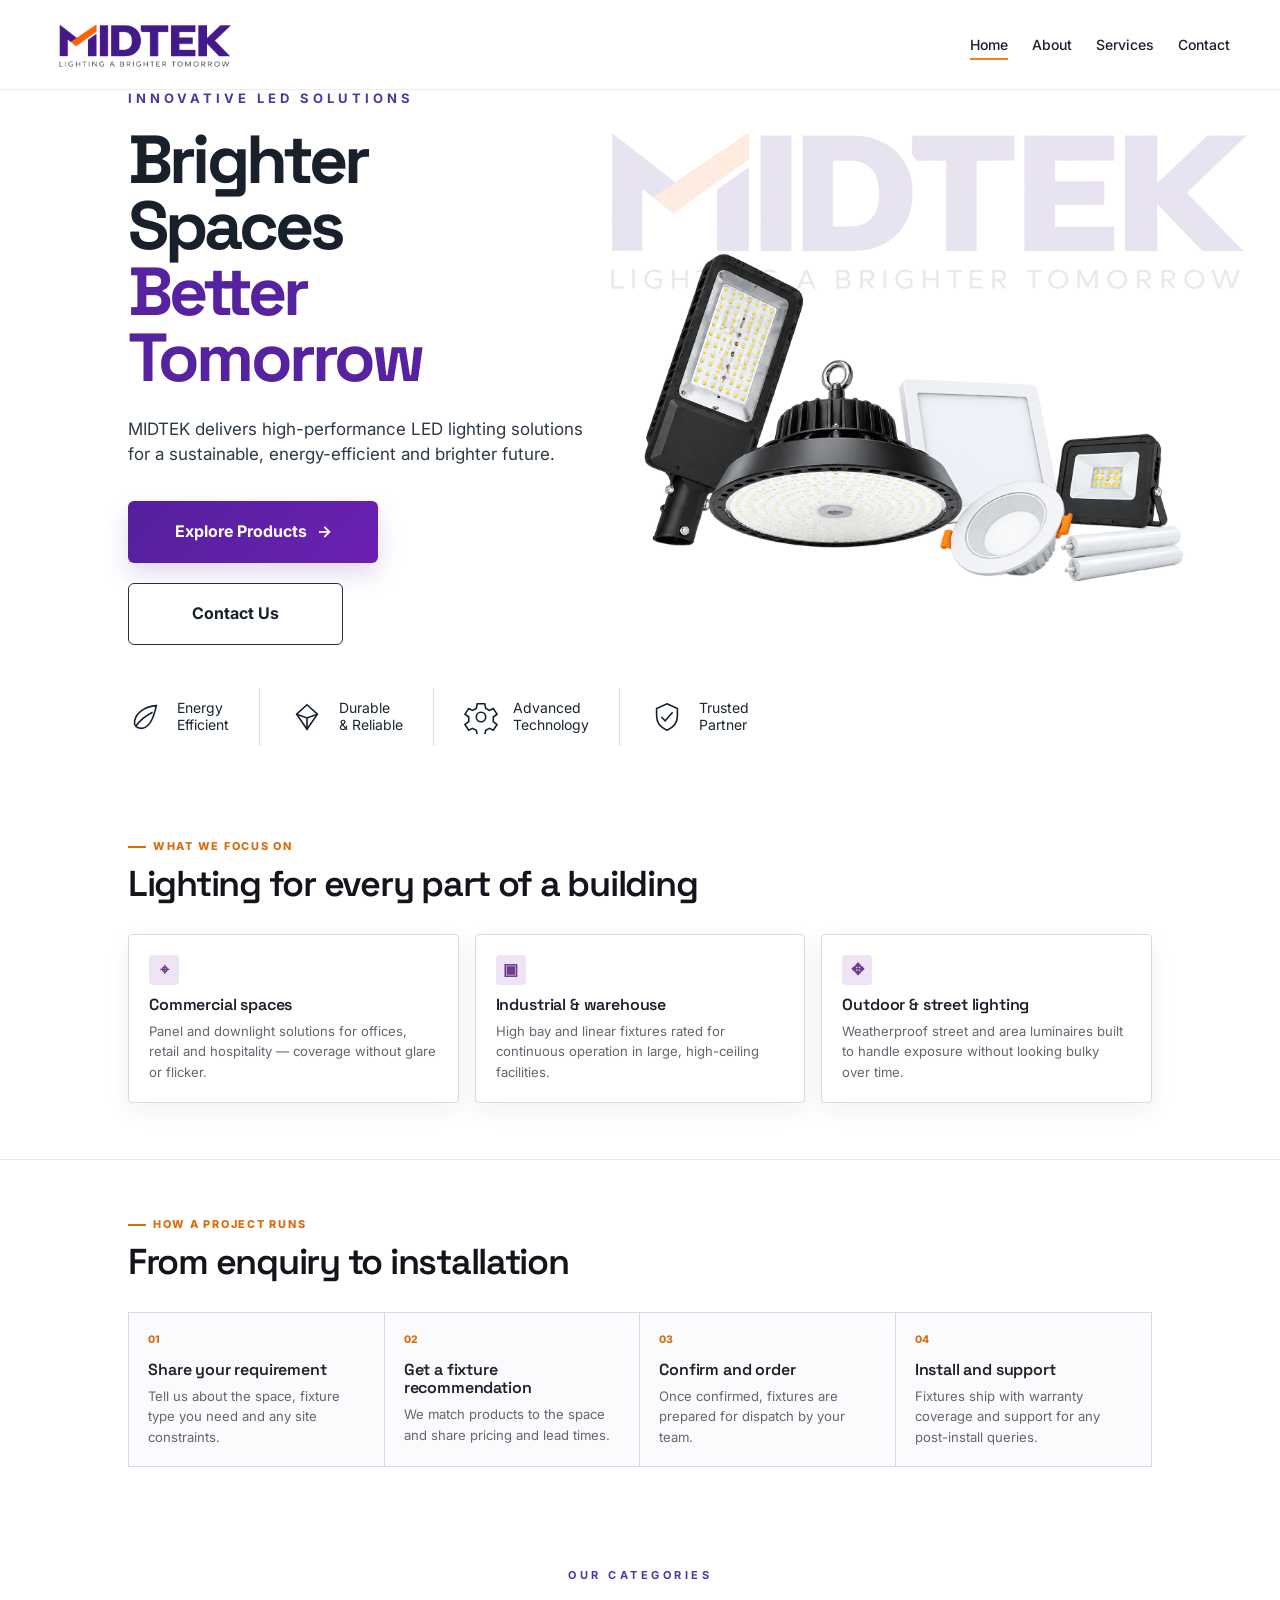
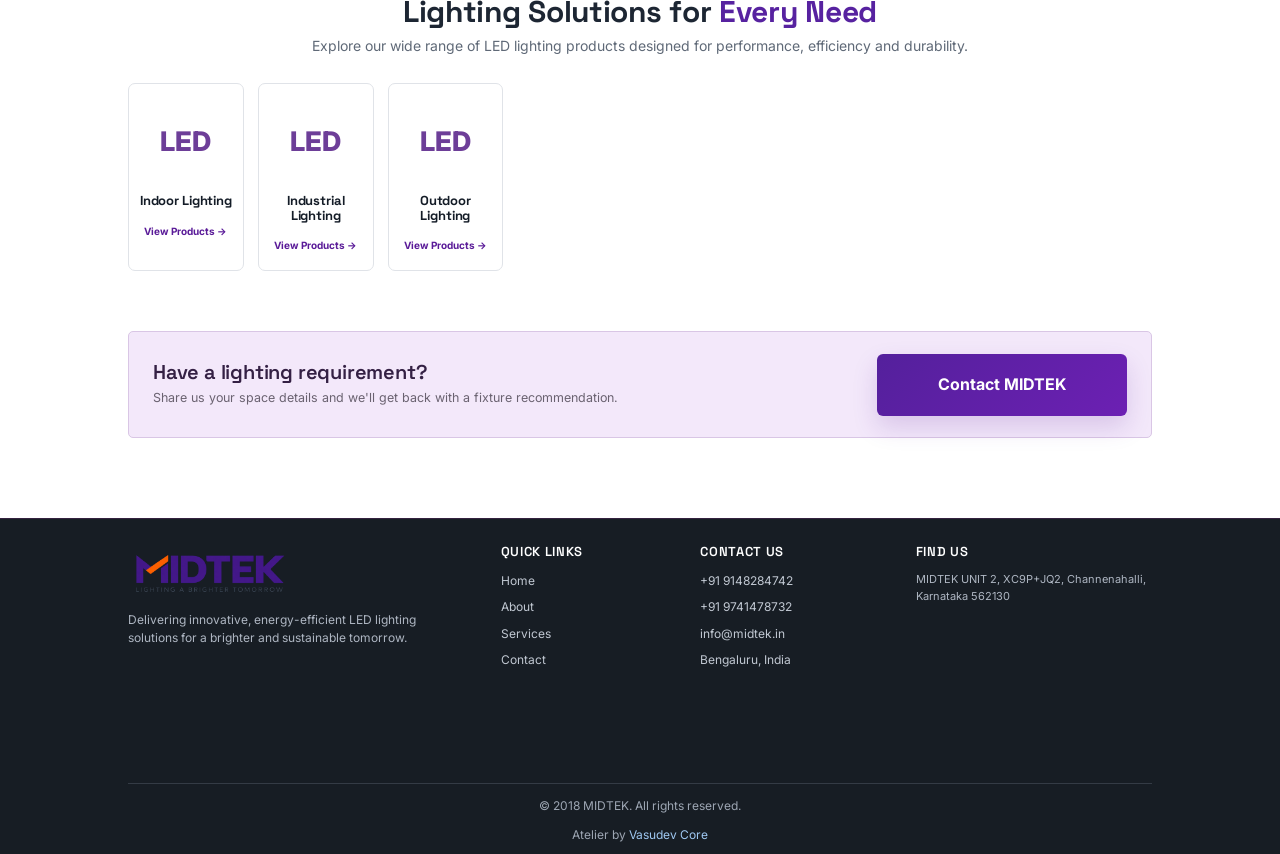
==== index.html @ 82a31c3b "initial" ====
<!DOCTYPE html>
<html lang="en">

<head>
  <meta charset="UTF-8">
  <meta name="viewport" content="width=device-width, initial-scale=1.0">
  <title>MIDTEK | Lighting a Brighter Tomorrow</title>
  <meta name="description"
    content="MIDTEK delivers high-performance LED lighting solutions for commercial, industrial, outdoor and residential applications.">
  <meta property="og:title" content="MIDTEK | Lighting a Brighter Tomorrow">
  <meta property="og:description" content="High-performance, energy-efficient LED lighting solutions from MIDTEK.">
  <meta property="og:type" content="website">
  <meta property="og:image" content="/images/midtek.png">
  <link rel="icon" href="images/midtek.png" type="image/png">
  <link rel="preconnect" href="https://fonts.googleapis.com">
  <link rel="preconnect" href="https://fonts.gstatic.com" crossorigin>
  <link
    href="https://fonts.googleapis.com/css2?family=Inter:wght@400;500;600;700;800&family=Space+Grotesk:wght@500;600;700&display=swap"
    rel="stylesheet">
  <link rel="stylesheet" href="css/style.css">
  <script type="application/ld+json">
  {
    "@context":"https://schema.org",
    "@type":"Organization",
    "name":"MIDTEK",
    "url":"https://www.midtek.com/",
    "logo":"https://www.midtek.com/images/midtek.png",
    "description":"High-performance LED lighting solutions for commercial, industrial, outdoor and residential applications."
  }
  </script>
    <link rel="canonical" href="https://www.midtek.com/">
</head>

<body class="midtek-home">
  <header class="site-header">
    <nav class="nav nav-showcase" aria-label="Primary">
      <a href="index.html" class="brand brand-logo-only"><img src="images/midtek.png" alt="MIDTEK logo"></a>
      <button class="nav-toggle" aria-label="Toggle menu" aria-expanded="false">
        <svg viewBox="0 0 24 24" fill="none" stroke="currentColor" stroke-width="1.8">
          <path d="M4 7h16M4 12h16M4 17h16" stroke-linecap="round" />
        </svg>
      </button>
      <ul class="nav-links">
        <li><a href="index.html" data-path="index.html">Home</a></li>
        <li><a href="about.html" data-path="about.html">About</a></li>
        <li><a href="services.html">Services</a></li>
        <li><a href="contact.html" data-path="contact.html">Contact</a></li>
      </ul>
    </nav>
  </header>

  <main>
    <section class="showcase-hero">
      <div class="showcase-container hero-showcase-grid">
        <div class="hero-copy">
          <span class="hero-kicker">INNOVATIVE LED SOLUTIONS</span>
          <h1>Brighter Spaces<br><span>Better Tomorrow</span></h1>
          <p>MIDTEK delivers high-performance LED lighting solutions for a sustainable, energy-efficient and brighter
            future.</p>
          <div class="hero-ctas">
            <a href="services.html" class="showcase-btn showcase-btn-primary">Explore Products <span>→</span></a>
            <a href="contact.html" class="showcase-btn showcase-btn-outline">Contact Us</a>
          </div>
          <div class="hero-benefits" aria-label="MIDTEK product benefits">
            <div><span class="benefit-icon"><svg viewBox="0 0 36 36" aria-hidden="true">
                  <path d="M30 6C18 7 9 13 7 22c-1 5 2 8 7 8 8 0 13-10 16-24Z" />
                  <path d="M8 28c5-7 10-11 18-15" />
                </svg></span><span>Energy<br>Efficient</span></div>
            <div><span class="benefit-icon"><svg viewBox="0 0 36 36" aria-hidden="true">
                  <path d="m18 5 11 10-11 16L7 15 18 5Z" />
                  <path d="m7 15 11 4 11-4M18 19v12" />
                </svg></span><span>Durable<br>&amp; Reliable</span></div>
            <div><span class="benefit-icon"><svg viewBox="0 0 36 36" aria-hidden="true">
                  <path
                    d="M14 4h8l1 5 4 2 4-2 4 6-4 3v5l4 3-4 6-4-2-4 2-1 5h-8l-1-5-4-2-4 2-4-6 4-3v-5l-4-3 4-6 4 2 4-2 1-5Z" />
                  <circle cx="18" cy="18" r="5" />
                </svg></span><span>Advanced<br>Technology</span></div>
            <div><span class="benefit-icon"><svg viewBox="0 0 36 36" aria-hidden="true">
                  <path d="M18 4 29 9v8c0 7-4 12-11 15C11 29 7 24 7 17V9l11-5Z" />
                  <path d="m12 18 4 4 8-9" />
                </svg></span><span>Trusted<br>Partner</span></div>
          </div>
        </div>
        <div class="hero-products" aria-label="Featured MIDTEK products">
          <img class="hero-reference-art" src="images/home page.png" alt="MIDTEK LED lighting product collection"
            loading="eager">
        </div>
      </div>
    </section>



    <section class="focus-section" aria-labelledby="focus-heading">
      <div class="showcase-container">
        <div class="section-kicker">WHAT WE FOCUS ON</div>
        <h2 id="focus-heading">Lighting for every part of a building</h2>
        <div class="focus-grid">
          <article class="focus-card">
            <div class="focus-icon">⌖</div>
            <h3>Commercial spaces</h3>
            <p>Panel and downlight solutions for offices, retail and hospitality — coverage without glare or flicker.
            </p>
          </article>
          <article class="focus-card">
            <div class="focus-icon">▣</div>
            <h3>Industrial &amp; warehouse</h3>
            <p>High bay and linear fixtures rated for continuous operation in large, high-ceiling facilities.</p>
          </article>
          <article class="focus-card">
            <div class="focus-icon">✥</div>
            <h3>Outdoor &amp; street lighting</h3>
            <p>Weatherproof street and area luminaires built to handle exposure without looking bulky over time.</p>
          </article>
        </div>
      </div>
    </section>

    <section class="process-section" aria-labelledby="process-heading">
      <div class="showcase-container">
        <div class="section-kicker">HOW A PROJECT RUNS</div>
        <h2 id="process-heading">From enquiry to installation</h2>
        <div class="process-grid">
          <article class="process-step"><span>01</span>
            <h3>Share your requirement</h3>
            <p>Tell us about the space, fixture type you need and any site constraints.</p>
          </article>
          <article class="process-step"><span>02</span>
            <h3>Get a fixture recommendation</h3>
            <p>We match products to the space and share pricing and lead times.</p>
          </article>
          <article class="process-step"><span>03</span>
            <h3>Confirm and order</h3>
            <p>Once confirmed, fixtures are prepared for dispatch by your team.</p>
          </article>
          <article class="process-step"><span>04</span>
            <h3>Install and support</h3>
            <p>Fixtures ship with warranty coverage and support for any post-install queries.</p>
          </article>
        </div>
      </div>
    </section>
    <section class="showcase-categories" id="categories" aria-labelledby="categories-heading">
      <div class="showcase-container">
        <div class="category-heading">
          <span>OUR CATEGORIES</span>
          <h2 id="categories-heading">Lighting Solutions for <strong>Every Need</strong></h2>
          <p>Explore our wide range of LED lighting products designed for performance, efficiency and durability.</p>
        </div>
        <div class="showcase-category-grid" id="home-categories">
          <article class="showcase-category-card">
            <div class="category-placeholder">LED</div>
            <h3>Lighting Solutions</h3><a href="services.html">View Products →</a>
          </article>
        </div>
      </div>
    </section>
    <section class="requirement-section" aria-label="Lighting requirement call to action">
      <div class="showcase-container">
        <div class="requirement-card">
          <div>
            <h2>Have a lighting requirement?</h2>
            <p>Share us your space details and we'll get back with a fixture recommendation.</p>
          </div>
          <a href="contact.html" class="showcase-btn showcase-btn-primary">Contact MIDTEK</a>
        </div>
      </div>
    </section>
  </main>

  <footer class="site-footer showcase-footer">
    <div class="showcase-container footer-showcase-grid">
      <div>
        <div class="footer-brand"><img src="images/midtek.png" alt="MIDTEK logo"><strong>MIDTEK</strong></div>
        <p>Delivering innovative, energy-efficient LED lighting solutions for a brighter and sustainable tomorrow.</p>
      </div>
      <div class="footer-col">
        <h4>Quick Links</h4><a href="index.html">Home</a><a href="about.html">About</a><a
          href="services.html#categories">Services</a><a href="contact.html">Contact</a>
      </div>
      <div class="footer-col">
        <h4>Contact Us</h4><a href="tel:+919148284742">+91 9148284742</a>
        <a href="tel:+919741478732">+91 9741478732</a>
        <a href="https://mail.google.com/mail/?view=cm&amp;fs=1&amp;to=info%40midtek.in&amp;su=MIDTEK%20Enquiry"
          target="_blank" rel="noopener noreferrer">info@midtek.in</a><span>Bengaluru, India</span>
      </div>
      <div class="footer-col footer-map">
        <h4>Find Us</h4>
        <p>MIDTEK UNIT 2, XC9P+JQ2, Channenahalli, Karnataka 562130</p>
        <iframe title="MIDTEK location map"
          src="https://www.google.com/maps?q=Midtek+UNIT+2%2C+XC9P%2BJQ2%2C+Channenahalli%2C+Karnataka+562130&amp;output=embed"
          loading="lazy" referrerpolicy="no-referrer-when-downgrade"></iframe>
      </div>

    </div>
    <div class="showcase-container footer-bottom">
      <span>© <span>2018</span> MIDTEK. All rights reserved.</span>
      <span>Atelier by <a href="https://vasudevcore.com/" target="_blank" rel="noopener noreferrer">Vasudev
          Core</a></span>
    </div>
  </footer>

  <script src="js/products-data.js"></script>
  <script src="js/main.js"></script>
  <script>
    (function () {
      'use strict';
      const escape = window.MidtekProducts && MidtekProducts.escapeHtml ? MidtekProducts.escapeHtml : (v => String(v || ''));
      function renderCategories(products, categories) {
        const grid = document.getElementById('home-categories');
        if (!grid) return;
        const list = Array.isArray(products) ? products.filter(Boolean) : [];
        const catList = (Array.isArray(categories) && categories.length ? categories : []).filter(c => c && c.active !== false).slice(0, 8);
        const fallback = ['Street Lights', 'Industrial Lighting', 'Indoor Lighting', 'Outdoor Lighting', 'LED Tubes', 'LED Bulbs', 'Solar Lighting', 'Smart Lighting'];
        const cards = catList.length ? catList : fallback.map(name => ({ name }));
        grid.innerHTML = cards.map(function (cat, i) {
          const name = String(cat.name || cat || 'Lighting');
          const product = list.find(p => String(p.category || '').toLowerCase() === name.toLowerCase()) || list[i % Math.max(list.length, 1)];
          const img = product && String(product.imageUrl || product.imageData || '').trim();
          return '<article class="showcase-category-card">' +
            (img ? '<div class="category-image"><img src="' + escape(img) + '" alt="' + escape(name) + '" loading="lazy"></div>' : '<div class="category-placeholder">LED</div>') +
            '<h3>' + escape(name) + '</h3><a href="services.html?category=' + encodeURIComponent(name) + '">View Products →</a></article>';
        }).join('');
      }
      if (window.MidtekProducts) {
        MidtekProducts.load({ backgroundRefresh: true }).then(function (result) {
          renderCategories(result.products, result.categories);
        }).catch(function () { });
      }
    }());
  </script>
</body>
---- css/style.css ----
/* =========================================================
   MIDTEK — Design tokens
   Palette taken directly from the MIDTEK logo:
     deep violet #43135E, amber #F48120
   Theme: dark "night sky" surfaces with glowing LED-style
   accents — literal to a lighting/LED company.
   ========================================================= */

:root {
  --ink: #F4EEF9;
  --ink-dim: #C8BCD6;
  --ink-faint: #8E7FA0;

  --bg-0: #0F0817;
  --bg-1: #170B24;
  --bg-2: #1F1030;
  --bg-card: #221334;


  --violet: #43135E;
  --violet-light: #7B3FA0;
  --violet-line: #3A1E52;

  --amber: #F48120;
  --amber-light: #FFB454;
  --amber-dim: #B85E14;

  --glow-amber: 0 0 24px rgba(244, 129, 32, 0.35);
  --glow-amber-soft: 0 0 40px rgba(244, 129, 32, 0.18);

  --font-display: 'Space Grotesk', 'Segoe UI', sans-serif;
  --font-body: 'Inter', 'Segoe UI', sans-serif;

  --max-width: 1180px;
  --edge: clamp(1.25rem, 4vw, 3rem);

  --radius-sm: 4px;
  --radius-md: 10px;

  --ease: cubic-bezier(0.16, 1, 0.3, 1);
}

/* ---- Smooth page-to-page flow ---------------------------
   Cross-fades between same-site page loads in browsers that
   support the View Transitions API; a no-op elsewhere. */
@view-transition {
  navigation: auto;
}

/* ---- Reset --------------------------------------------- */

*,
*::before,
*::after {
  box-sizing: border-box;
}

html {
  scroll-behavior: smooth;
}

@media (prefers-reduced-motion: reduce) {
  html {
    scroll-behavior: auto;
  }

  *,
  *::before,
  *::after {
    animation-duration: 0.01ms !important;
    animation-iteration-count: 1 !important;
    transition-duration: 0.01ms !important;
    scroll-behavior: auto !important;
  }
}

body {
  margin: 0;
  background: var(--bg-0);
  color: var(--ink);
  font-family: var(--font-body);
  font-size: 16px;
  line-height: 1.6;
  -webkit-font-smoothing: antialiased;
}

img {
  max-width: 100%;
  display: block;
}

a {
  color: inherit;
  text-decoration: none;
}

button {
  font-family: inherit;
  cursor: pointer;
}

ul {
  list-style: none;
  margin: 0;
  padding: 0;
}

h1,
h2,
h3,
h4 {
  font-family: var(--font-display);
  font-weight: 600;
  line-height: 1.15;
  margin: 0 0 0.5em;
  letter-spacing: -0.01em;
}

h1 {
  font-size: clamp(2.4rem, 5vw, 4rem);
}

h2 {
  font-size: clamp(1.8rem, 3.4vw, 2.6rem);
}

h3 {
  font-size: clamp(1.2rem, 2vw, 1.5rem);
}

p {
  margin: 0 0 1em;
  color: var(--ink-dim);
  max-width: 62ch;
}

/* Visible keyboard focus everywhere */
a:focus-visible,
button:focus-visible,
input:focus-visible,
textarea:focus-visible,
select:focus-visible {
  outline: 2px solid var(--amber-light);
  outline-offset: 3px;
  border-radius: var(--radius-sm);
}

.container {
  max-width: var(--max-width);
  margin: 0 auto;
  padding: 0 var(--edge);
}

.eyebrow-line {
  display: inline-flex;
  align-items: center;
  gap: 0.6em;
  color: var(--amber);
  font-family: var(--font-display);
  font-size: 0.95rem;
  font-weight: 500;
  margin-bottom: 0.9em;
}

.eyebrow-line::before {
  content: '';
  width: 22px;
  height: 2px;
  background: var(--amber);
  box-shadow: var(--glow-amber);
}

.section {
  padding: clamp(3.5rem, 8vw, 7rem) 0;
}

.section-tight {
  padding: clamp(2.5rem, 6vw, 4.5rem) 0;
}

.section-head {
  max-width: 640px;
  margin-bottom: clamp(2rem, 5vw, 3.5rem);
}

/* ---- Buttons --------------------------------------------- */

.btn {
  display: inline-flex;
  align-items: center;
  justify-content: center;
  gap: 0.5em;
  padding: 0.85em 1.7em;
  border-radius: var(--radius-sm);
  font-family: var(--font-display);
  font-weight: 500;
  font-size: 0.98rem;
  border: 1px solid transparent;
  transition: transform 0.25s var(--ease), box-shadow 0.25s var(--ease), background 0.25s var(--ease), border-color 0.25s var(--ease);
}

.btn-primary {
  background: var(--amber);
  color: #1A0E28;
}

.btn-primary:hover {
  box-shadow: var(--glow-amber);
  transform: translateY(-2px);
}

.btn-ghost {
  background: transparent;
  border-color: var(--violet-line);
  color: var(--ink);
}

.btn-ghost:hover {
  border-color: var(--amber);
  color: var(--amber-light);
}

.btn-block {
  width: 100%;
}

/* ---- Header / Nav ------------------------------------------ */

.site-header {
  position: sticky;
  top: 0;
  z-index: 100;
  background: rgba(15, 8, 23, 0.85);
  backdrop-filter: blur(10px);
  border-bottom: 1px solid var(--violet-line);
}

.nav {
  display: flex;
  align-items: center;
  justify-content: space-between;
  padding: 0.9rem var(--edge);
  max-width: var(--max-width);
  margin: 0 auto;
}

.brand {
  display: flex;
  align-items: center;
  gap: 0.6rem;
  font-family: var(--font-display);
  font-weight: 600;
  font-size: 1.2rem;
  color: var(--ink);
}

.brand img {
  height: 34px;
  width: auto;
}

.nav-links {
  display: flex;
  align-items: center;
  gap: clamp(1.2rem, 2.5vw, 2.2rem);
}

.nav-links a {
  font-size: 0.96rem;
  color: var(--ink-dim);
  position: relative;
  padding: 0.3em 0;
  transition: color 0.2s var(--ease);
}

.nav-links a:hover {
  color: var(--ink);
}

.nav-links a::after {
  content: '';
  position: absolute;
  left: 0;
  right: 100%;
  bottom: -2px;
  height: 2px;
  background: var(--amber);
  transition: right 0.28s var(--ease);
}

.nav-links a:hover::after,
.nav-links a[aria-current="page"]::after {
  right: 0;
}

.nav-links a[aria-current="page"] {
  color: var(--amber-light);
}

.nav-toggle {
  display: none;
  background: none;
  border: none;
  padding: 0.4rem;
  color: var(--ink);
}

.nav-toggle svg {
  width: 26px;
  height: 26px;
}

@media (max-width: 820px) {
  .nav-toggle {
    display: block;
  }

  .nav-links {
    position: fixed;
    inset: 64px 0 0 0;
    flex-direction: column;
    align-items: flex-start;
    gap: 0;
    background: var(--bg-1);
    padding: 1rem var(--edge) 2rem;
    transform: translateY(-8px);
    opacity: 0;
    pointer-events: none;
    transition: opacity 0.25s var(--ease), transform 0.25s var(--ease);
    border-bottom: 1px solid var(--violet-line);
  }

  .nav-links.open {
    opacity: 1;
    transform: translateY(0);
    pointer-events: auto;
  }

  .nav-links a {
    width: 100%;
    padding: 0.9rem 0;
    border-bottom: 1px solid var(--violet-line);
  }

  .nav-links a::after {
    display: none;
  }
}

/* ---- Hero ------------------------------------------------- */

.hero {
  position: relative;
  overflow: hidden;
  padding: clamp(1rem, 3vw, 2rem);
}

.hero::before {
  content: '';
  position: absolute;
  top: 40%;
  right: -5%;
  transform: translateY(-50%);
  width: 600px;
  height: 600px;
  background-image: url('../images/logo.png');
  background-size: contain;
  background-repeat: no-repeat;
  /* opacity: 0.08; */
  pointer-events: none;
  z-index: 0;
}

.hero-grid {
  display: grid;
  grid-template-columns: 1.1fr 0.9fr;
  gap: clamp(2rem, 5vw, 4rem);
  align-items: center;
  position: relative;
  z-index: 1;
}

@media (max-width: 900px) {
  .hero-grid {
    grid-template-columns: 1fr;
  }
}

.hero h1 {
  margin-bottom: 0.4em;
}

.hero .lede {
  font-size: 1.15rem;
  max-width: 46ch;
}

.hero-ctas {
  display: flex;
  gap: 1rem;
  flex-wrap: wrap;
  margin-top: 1.8rem;
}

.hero-stats {
  display: flex;
  gap: clamp(1.5rem, 4vw, 2.8rem);
  margin-top: 2.6rem;
  flex-wrap: wrap;
}

.hero-stat .num {
  font-family: var(--font-display);
  font-size: 1.9rem;
  color: var(--amber-light);
  font-weight: 600;
}

.hero-stat .label {
  font-size: 0.88rem;
  color: var(--ink-faint);
}

.hero-visual {
  position: relative;
}

.hero-visual svg {
  width: 100%;
  height: auto;
}

/* Animated LED-trace hero graphic */
.led-path {
  fill: none;
  stroke: var(--violet-light);
  stroke-width: 1.4;
  stroke-linecap: round;
  opacity: 0.55;
}

.led-node {
  fill: var(--violet-light);
}

.led-node.amber {
  fill: var(--amber);
}

.led-pulse {
  fill: var(--amber);
  filter: drop-shadow(0 0 6px rgba(244, 129, 32, 0.9));
  offset-rotate: 0deg;
}

/* ---- Cards -------------------------------------------------- */

.card {
  background: var(--bg-card);
  border: 1px solid var(--violet-line);
  border-radius: var(--radius-md);
  padding: 1.8rem;
  transition: border-color 0.3s var(--ease), transform 0.3s var(--ease);
}

.card:hover {
  border-color: var(--amber-dim);
}

.grid-3 {
  display: grid;
  grid-template-columns: repeat(3, 1fr);
  gap: 1.4rem;
}

.grid-2 {
  display: grid;
  grid-template-columns: repeat(2, 1fr);
  gap: 1.4rem;
}

@media (max-width: 900px) {
  .grid-3 {
    grid-template-columns: repeat(2, 1fr);
  }
}

@media (max-width: 620px) {

  .grid-3,
  .grid-2 {
    grid-template-columns: 1fr;
  }
}

.icon-tile {
  width: 48px;
  height: 48px;
  border-radius: var(--radius-sm);
  background: linear-gradient(135deg, var(--violet), var(--violet-light));
  display: flex;
  align-items: center;
  justify-content: center;
  margin-bottom: 1.1rem;
  color: var(--amber-light);
}

.icon-tile svg {
  width: 24px;
  height: 24px;
}

/* ---- Steps / process (genuinely sequential content) ---------- */

.steps {
  display: grid;
  grid-template-columns: repeat(auto-fit, minmax(220px, 1fr));
  gap: 0;
  border-top: 1px solid var(--violet-line);
  border-left: 1px solid var(--violet-line);
}

.step {
  padding: 1.8rem;
  border-right: 1px solid var(--violet-line);
  border-bottom: 1px solid var(--violet-line);
  position: relative;
}

.step .step-index {
  font-family: var(--font-display);
  color: var(--amber);
  font-size: 0.9rem;
  margin-bottom: 0.8rem;
  display: block;
}

/* ---- Products grid -------------------------------------------- */

.filter-bar {
  display: flex;
  gap: 0.6rem;
  flex-wrap: wrap;
  margin-bottom: 2.2rem;
}

.filter-chip {
  padding: 0.5em 1.1em;
  border-radius: 999px;
  border: 1px solid var(--violet-line);
  background: transparent;
  color: var(--ink-dim);
  font-size: 0.9rem;
  transition: all 0.2s var(--ease);
}

.filter-chip:hover {
  border-color: var(--amber-dim);
  color: var(--ink);
}

.filter-chip.active {
  background: var(--amber);
  border-color: var(--amber);
  color: #1A0E28;
}

.product-grid {
  display: grid;
  grid-template-columns: repeat(3, 1fr);
  gap: 1.6rem;
}

.midtek-home .product-grid {
  grid-template-columns: repeat(4, minmax(0, 1fr));
  gap: 1rem;
}

.midtek-home #service-category-filter {
  min-width: 160px;
  height: 38px;
  padding: 0 2rem 0 .75rem;
  border: 1px solid #d8dce3;
  border-radius: 4px;
  background: #fff;
  color: #202936;
  font: inherit;
  font-size: .9rem;
}

.midtek-home .product-card {
  border-color: #e0e3e8;
  border-radius: 6px;
  background: #fff;
}

.midtek-home .product-media {
  aspect-ratio: 5 / 3;
  background: #f7f8fa;
}

.midtek-home .product-body {
  padding: 1rem 1.05rem 1.15rem;
}

@media (max-width: 980px) {
  .product-grid {
    grid-template-columns: repeat(2, 1fr);
  }

  .midtek-home .product-grid {
    grid-template-columns: repeat(2, minmax(0, 1fr));
  }
}

@media (max-width: 620px) {
  .product-grid {
    grid-template-columns: 1fr;
  }

  .midtek-home .product-grid {
    grid-template-columns: 1fr;
  }
}

.product-card {
  background: var(--bg-card);
  border: 1px solid var(--violet-line);
  border-radius: var(--radius-md);
  overflow: hidden;
  display: flex;
  flex-direction: column;
  opacity: 0;
  transform: translateY(14px);
  animation: card-in 0.5s var(--ease) forwards;
}

@keyframes card-in {
  to {
    opacity: 1;
    transform: translateY(0);
  }
}

.product-media {
  aspect-ratio: 4 / 3;
  background: linear-gradient(145deg, var(--bg-2), var(--violet));
  display: flex;
  align-items: center;
  justify-content: center;
  position: relative;
  overflow: hidden;
}

.product-media img {
  width: 100%;
  height: 100%;
  object-fit: cover;
}

.product-media .placeholder-icon {
  width: 42px;
  height: 42px;
  color: var(--amber-dim);
}

.product-body {
  padding: 1.4rem 1.4rem 1.6rem;
  display: flex;
  flex-direction: column;
  flex: 1;
}

.product-body h3 {
  margin-bottom: 0.4rem;
}

.product-body p {
  font-size: 0.94rem;
  flex: 1;
}

.product-foot {
  display: flex;
  align-items: center;
  justify-content: space-between;
  margin-top: 1rem;
  padding-top: 1rem;
  border-top: 1px solid var(--violet-line);
}

.product-price {
  font-family: var(--font-display);
  color: var(--amber-light);
  font-size: 1.15rem;
  font-weight: 600;
}

.product-ask {
  font-size: 0.86rem;
  color: var(--ink-faint);
  transition: color 0.2s var(--ease);
}

.product-ask:hover {
  color: var(--amber-light);
}

/* ---- Product price editor (admin.html) --------------------------- */

.editor-card {
  background: var(--bg-card);
  border: 1px solid var(--violet-line);
  border-radius: var(--radius-md);
  padding: 1.4rem 1.4rem 1.6rem;
  margin-bottom: 1.2rem;
}

.editor-card-head {
  display: flex;
  justify-content: space-between;
  align-items: center;
  margin-bottom: 1rem;
  gap: 1rem;
}

.editor-card-head h3 {
  margin: 0;
  font-size: 1.05rem;
}

.editor-remove {
  background: none;
  border: 1px solid var(--violet-line);
  color: var(--ink-faint);
  border-radius: var(--radius-sm);
  padding: 0.4em 0.75em;
  font-size: 0.85rem;
  flex-shrink: 0;
  transition: all 0.2s var(--ease);
}

.editor-remove:hover {
  border-color: #F05454;
  color: #FF9C9C;
}

.editor-fields {
  display: grid;
  grid-template-columns: 1fr 1fr;
  gap: 0 1rem;
}

.editor-fields .form-field.full {
  grid-column: 1 / -1;
}

@media (max-width: 620px) {
  .editor-fields {
    grid-template-columns: 1fr;
  }
}

.editor-toolbar {
  display: flex;
  justify-content: space-between;
  align-items: center;
  flex-wrap: wrap;
  gap: 1rem;
  margin-top: 1.5rem;
}

.editor-toolbar-right {
  display: flex;
  gap: 0.8rem;
  flex-wrap: wrap;
}

.editor-steps {
  margin: 0;
  padding-left: 1.2rem;
  color: var(--ink-dim);
}

.editor-steps li {
  margin-bottom: 0.5rem;
}

.editor-steps code {
  background: var(--bg-1);
  border: 1px solid var(--violet-line);
  padding: 0.1em 0.45em;
  border-radius: 4px;
  font-size: 0.92em;
  color: var(--amber-light);
}

/* ---- Forms -------------------------------------------------- */

.form-field {
  margin-bottom: 1.3rem;
}

.form-field label {
  display: block;
  font-size: 0.92rem;
  color: var(--ink);
  margin-bottom: 0.55rem;
  font-family: var(--font-display);
  font-weight: 500;
}

.form-field input,
.form-field textarea,
.form-field select {
  width: 100%;
  background: var(--bg-2);
  border: 1px solid var(--violet-line);
  border-radius: var(--radius-md);
  padding: 0.9em 1.05em;
  color: var(--ink);
  font-family: var(--font-body);
  font-size: 0.98rem;
  transition: border-color 0.2s var(--ease), background-color 0.2s var(--ease);
}

.form-field input::placeholder,
.form-field textarea::placeholder {
  color: var(--ink-faint);
}

.form-field input:hover,
.form-field textarea:hover,
.form-field select:hover {
  border-color: var(--violet-light);
}

.form-field input:focus,
.form-field textarea:focus,
.form-field select:focus {
  border-color: var(--amber);
  background-color: var(--bg-1);
  outline: none;
  box-shadow: 0 0 0 3px rgba(244, 129, 32, 0.08);
}

.form-field textarea {
  resize: vertical;
  min-height: 140px;
}

.form-hint {
  font-size: 0.82rem;
  color: var(--ink-faint);
  margin-top: 0.35rem;
}

.form-row {
  display: grid;
  grid-template-columns: 1fr 1fr;
  gap: 1.2rem;
}

@media (max-width: 620px) {
  .form-row {
    grid-template-columns: 1fr;
  }
}

.form-status {
  padding: 0.9em 1.1em;
  border-radius: var(--radius-sm);
  font-size: 0.92rem;
  margin-bottom: 1.2rem;
  display: none;
}

.form-status.success {
  display: block;
  background: rgba(56, 189, 138, 0.12);
  color: #7DEBB8;
  border: 1px solid rgba(56, 189, 138, 0.3);
}

.form-status.error {
  display: block;
  background: rgba(240, 84, 84, 0.12);
  color: #FF9C9C;
  border: 1px solid rgba(240, 84, 84, 0.3);
}

/* ---- Contact page layout -------------------------------------- */

.contact-grid {
  display: grid;
  grid-template-columns: 0.85fr 1.15fr;
  gap: clamp(2rem, 5vw, 3.5rem);
}

@media (max-width: 900px) {
  .contact-grid {
    grid-template-columns: 1fr;
  }
}

.contact-info-item {
  display: flex;
  gap: 0.9rem;
  padding: 1.1rem 0;
  border-bottom: 1px solid var(--violet-line);
}

.contact-info-item:first-child {
  padding-top: 0;
}

.contact-info-item svg {
  width: 20px;
  height: 20px;
  color: var(--amber);
  flex-shrink: 0;
  margin-top: 3px;
}

.contact-info-item h4 {
  margin: 0 0 0.2rem;
  font-size: 0.98rem;
}

.contact-info-item p {
  margin: 0;
  font-size: 0.92rem;
}

/* ---- Footer -------------------------------------------------- */

.site-footer {
  border-top: 1px solid var(--violet-line);
  padding: clamp(2.5rem, 6vw, 4rem) 0 2rem;
  background: var(--bg-1);
}

.footer-grid {
  display: grid;
  grid-template-columns: 1.8fr 1fr 1fr;
  gap: 2.5rem;
  margin-bottom: 2.5rem;
}

@media (max-width: 900px) {
  .footer-grid {
    grid-template-columns: 1fr 1fr;
  }
}

@media (max-width: 700px) {
  .footer-grid {
    grid-template-columns: 1fr;
  }
}

.footer-brand {
  display: flex;
  align-items: center;
  gap: 0.6rem;
  margin-bottom: 0.9rem;
}

.footer-brand img {
  height: 30px;
}

.footer-col h4 {
  font-size: 0.85rem;
  color: var(--ink-faint);
  margin-bottom: 0.9rem;
  text-transform: uppercase;
  letter-spacing: 0.05em;
}

.footer-col ul li {
  margin-bottom: 0.6rem;
}

.footer-col a {
  color: var(--ink-dim);
  font-size: 0.94rem;
  transition: color 0.2s var(--ease);
}

.footer-col a:hover {
  color: var(--amber-light);
}

.footer-bottom {
  display: flex;
  flex-direction: column;
  justify-content: center;
  align-items: center;
  gap: 0.6rem;
  padding-top: 1.6rem;
  border-top: 1px solid var(--violet-line);
  font-size: 0.85rem;
  color: var(--ink-faint);
  text-align: center;
}

/* ---- Page hero (inner pages) ------------------------------------ */

.page-hero {
  padding: clamp(3rem, 7vw, 5rem) 0 clamp(2rem, 5vw, 3rem);
  border-bottom: 1px solid var(--violet-line);
  position: relative;
  overflow: hidden;
}

.page-hero .lede {
  font-size: 1.05rem;
}

/* ---- Reveal-on-scroll (single orchestrated pattern) -------------- */

.reveal {
  opacity: 0;
  transform: translateY(16px);
  transition: opacity 0.6s var(--ease), transform 0.6s var(--ease);
}

.reveal.in-view {
  opacity: 1;
  transform: translateY(0);
}



/* ---- Interactive 3D bokeh background ----------------------------- */
.ambient-background {
  position: fixed;
  inset: 0;
  width: 100vw;
  height: 100vh;
  z-index: 0;
  pointer-events: none;
  background: transparent;
}

body::before {
  content: '';
  position: fixed;
  inset: 0;
  z-index: 0;
  pointer-events: none;
  background:
    radial-gradient(circle at 50% 22%, rgba(67, 19, 94, 0.08), transparent 38%),
    linear-gradient(180deg, rgba(15, 8, 23, 0.12), rgba(15, 8, 23, 0.38));
}

.product-media.has-image {
  background: #100A16;
}

.product-media.has-image::after {
  content: '';
  position: absolute;
  inset: 0;
  background: linear-gradient(180deg, rgba(15, 8, 23, 0.02), rgba(15, 8, 23, 0.22));
  pointer-events: none;
}

.product-media img {
  position: relative;
  z-index: 1;
}

/* ---- Admin image uploader ---------------------------------------- */
.image-upload-field {
  grid-column: 1 / -1;
}

.image-upload {
  display: grid;
  grid-template-columns: minmax(150px, 220px) 1fr;
  gap: 1rem;
  align-items: center;
}

.image-upload-preview {
  aspect-ratio: 4 / 3;
  border: 1px dashed var(--violet-line);
  border-radius: var(--radius-sm);
  background: var(--bg-1);
  overflow: hidden;
  display: flex;
  align-items: center;
  justify-content: center;
  color: var(--ink-faint);
}

.image-upload-preview img {
  width: 100%;
  height: 100%;
  object-fit: cover;
}

.image-upload-actions {
  display: flex;
  gap: 0.65rem;
  flex-wrap: wrap;
  align-items: center;
}

.image-upload-actions input[type="file"] {
  max-width: 100%;
}

.image-upload-actions .btn {
  padding: 0.65em 1em;
}

.image-upload-note {
  margin-top: 0.5rem;
  font-size: 0.8rem;
  color: var(--ink-faint);
}

@media (max-width: 620px) {
  .image-upload {
    grid-template-columns: 1fr;
  }
}


/* Keep all actual page UI above the canvas without creating a new stacking context on body. */
body> :not(.ambient-background) {
  position: relative;
  z-index: 1;
}

/* ---- MIDTEK Product Manager ------------------------------------ */
.admin-hero .lede {
  max-width: 720px;
}

.admin-section {
  min-height: 55vh;
}

.admin-toolbar-card,
.admin-save-bar {
  background: rgba(34, 19, 52, 0.82);
  border: 1px solid var(--violet-line);
  border-radius: 16px;
  box-shadow: 0 18px 70px rgba(0, 0, 0, .18);
  backdrop-filter: blur(14px);
}

.admin-toolbar-card {
  padding: 1.35rem;
  margin-bottom: 1.2rem;
}

.admin-toolbar-top {
  display: flex;
  align-items: center;
  justify-content: space-between;
  gap: 1rem;
}

.admin-toolbar-top h2 {
  margin: .2rem 0 0;
}

.admin-label {
  display: block;
  color: var(--amber);
  font: 600 .76rem/1.2 var(--font-display);
  letter-spacing: .12em;
  text-transform: uppercase;
}

.count-badge {
  display: inline-flex;
  align-items: center;
  justify-content: center;
  min-width: 2.1rem;
  padding: .25rem .55rem;
  margin-left: .35rem;
  border-radius: 999px;
  background: rgba(244, 129, 32, .12);
  border: 1px solid rgba(244, 129, 32, .28);
  color: var(--amber-light);
  font-size: .78rem;
  vertical-align: middle;
}

.admin-filters {
  display: grid;
  grid-template-columns: minmax(240px, 1fr) 180px 190px;
  gap: .8rem;
  margin-top: 1.25rem;
}

.admin-filters label {
  display: block;
  font-size: .78rem;
  color: var(--ink-faint);
}

.admin-filters label>span {
  display: block;
  margin: 0 0 .35rem .1rem;
}

.admin-filters input,
.admin-filters select,
.admin-save-actions input {
  width: 100%;
  background: var(--bg-1);
  border: 1px solid var(--violet-line);
  border-radius: 8px;
  color: var(--ink);
  padding: .72rem .85rem;
}

.admin-product-list {
  display: grid;
  gap: .8rem;
}

.admin-product-row {
  display: grid;
  grid-template-columns: 104px 1fr auto;
  align-items: center;
  gap: 1.15rem;
  padding: 1rem;
  background: rgba(34, 19, 52, .72);
  border: 1px solid var(--violet-line);
  border-radius: 14px;
  transition: transform .25s var(--ease), border-color .25s var(--ease), box-shadow .25s var(--ease);
}

.admin-product-row:hover {
  transform: translateY(-2px);
  border-color: rgba(244, 129, 32, .32);
  box-shadow: 0 16px 45px rgba(0, 0, 0, .16);
}

.admin-product-thumb {
  width: 104px;
  height: 86px;
  border-radius: 10px;
  overflow: hidden;
  background: linear-gradient(145deg, var(--bg-2), var(--violet));
  border: 1px solid var(--violet-line);
  display: flex;
  align-items: center;
  justify-content: center;
}

.admin-product-thumb img {
  width: 100%;
  height: 100%;
  object-fit: cover;
}

.admin-no-image {
  color: var(--ink-faint);
  text-align: center;
  font-size: .72rem;
  line-height: 1.2;
}

.admin-no-image span {
  display: block;
  font-size: 1.35rem;
  color: var(--amber);
  margin-bottom: .15rem;
}

.admin-product-info {
  min-width: 0;
}

.admin-product-title {
  display: flex;
  align-items: center;
  gap: .55rem;
  flex-wrap: wrap;
}

.admin-product-title h3 {
  margin: 0;
  font-size: 1.08rem;
}

.product-id {
  color: var(--ink-faint);
  border: 1px solid var(--violet-line);
  border-radius: 999px;
  padding: .12rem .45rem;
  font-size: .68rem;
}

.admin-product-info p {
  margin: .35rem 0 .45rem;
  font-size: .87rem;
  white-space: nowrap;
  overflow: hidden;
  text-overflow: ellipsis;
  max-width: 720px;
}

.admin-product-price {
  color: var(--amber-light);
  font-family: var(--font-display);
  font-size: .92rem;
}

.admin-product-actions {
  display: flex;
  gap: .5rem;
  align-items: center;
}

.admin-product-actions .btn {
  padding: .55rem .75rem;
}

.btn-danger {
  background: transparent;
  color: #ff9c9c;
  border: 1px solid rgba(240, 84, 84, .3);
  border-radius: 8px;
}

.btn-danger:hover {
  border-color: #f05454;
  background: rgba(240, 84, 84, .08);
}

.admin-save-bar {
  display: flex;
  justify-content: space-between;
  align-items: center;
  gap: 1rem;
  margin-top: 1.2rem;
  padding: 1rem 1.15rem;
  position: sticky;
  bottom: 1rem;
  z-index: 10;
}

.admin-save-copy strong {
  display: block;
  font-family: var(--font-display);
  font-size: .95rem;
}

.admin-save-copy strong.is-dirty {
  color: var(--amber-light);
}

.admin-save-copy span {
  display: block;
  color: var(--ink-faint);
  font-size: .75rem;
  margin-top: .15rem;
}

.admin-save-actions {
  display: flex;
  align-items: center;
  gap: .55rem;
}

.admin-save-actions input {
  width: 180px;
}

.admin-preview-section {
  background: rgba(23, 11, 36, .7);
  border-top: 1px solid var(--violet-line);
}

.admin-empty {
  text-align: center;
  padding: 3rem 1rem;
  border: 1px dashed var(--violet-line);
  border-radius: 14px;
  background: rgba(34, 19, 52, .45);
}

.admin-empty h3 {
  margin-bottom: .35rem;
}

.admin-empty p {
  margin: 0 auto;
}

.admin-empty-icon {
  font-size: 2rem;
  color: var(--amber);
}


/* Secure admin login */
.admin-login-screen {
  min-height: calc(100vh - 180px);
  display: flex;
  align-items: center;
  justify-content: center;
  padding: 5rem 1rem;
  position: relative;
  z-index: 2;
}

.admin-login-card {
  width: min(470px, 100%);
  padding: 2.25rem;
  background: rgba(23, 11, 36, .82);
  border: 1px solid rgba(244, 129, 32, .22);
  border-radius: 22px;
  box-shadow: 0 30px 100px rgba(0, 0, 0, .45);
  backdrop-filter: blur(18px);
  animation: adminLoginIn .55s var(--ease);
}

@keyframes adminLoginIn {
  from {
    opacity: 0;
    transform: translateY(20px) scale(.985);
  }

  to {
    opacity: 1;
    transform: none;
  }
}

.admin-login-brand {
  width: 58px;
  height: 58px;
  display: grid;
  place-items: center;
  border-radius: 16px;
  margin-bottom: 1.4rem;
  background: rgba(244, 129, 32, .08);
  border: 1px solid rgba(244, 129, 32, .18);
}

.admin-login-brand img {
  width: 48px;
  height: 48px;
  object-fit: contain;
}

.admin-login-card h1 {
  margin: .35rem 0 .55rem;
  font-size: clamp(2rem, 5vw, 2.8rem);
}

.admin-login-card>p {
  color: var(--ink-faint);
  margin: 0 0 1.5rem;
}

.admin-login-form {
  display: grid;
  gap: 1rem;
}

.admin-login-form .form-field>span {
  display: block;
  margin-bottom: .4rem;
  color: var(--ink-dim);
  font-size: .82rem;
}

.password-wrap {
  position: relative;
}

.password-wrap input {
  width: 100%;
  padding: .9rem 4.5rem .9rem 1rem;
  background: var(--bg-1);
  border: 1px solid var(--violet-line);
  border-radius: 10px;
  color: var(--ink);
  outline: none;
}

.password-wrap input:focus {
  border-color: rgba(244, 129, 32, .65);
  box-shadow: 0 0 0 3px rgba(244, 129, 32, .08);
}

.password-toggle {
  position: absolute;
  right: .45rem;
  top: 50%;
  transform: translateY(-50%);
  border: 0;
  background: transparent;
  color: var(--amber-light);
  padding: .45rem .55rem;
  cursor: pointer;
}

.login-btn {
  width: 100%;
  min-height: 48px;
}

.admin-back-link {
  display: block;
  margin-top: 1.3rem;
  color: var(--ink-faint);
  font-size: .82rem;
  text-align: center;
}

.admin-back-link:hover {
  color: var(--amber-light);
}

.admin-toolbar-actions {
  display: flex;
  gap: .55rem;
  align-items: center;
}

@media (max-width: 620px) {
  .admin-login-screen {
    min-height: calc(100vh - 130px);
    padding: 3rem 1rem;
  }

  .admin-login-card {
    padding: 1.45rem;
    border-radius: 18px;
  }

  .admin-toolbar-actions {
    width: 100%;
  }

  .admin-toolbar-actions .btn {
    flex: 1;
  }
}

/* Category management */
.product-category,
.product-category-tag {
  display: inline-block;
  font-size: .72rem;
  letter-spacing: .08em;
  text-transform: uppercase;
  color: var(--violet, #8b7cff);
  margin-bottom: .45rem;
}

.category-list {
  display: grid;
  gap: .6rem
}

.category-row {
  display: flex;
  justify-content: space-between;
  align-items: center;
  gap: 1rem;
  padding: .8rem 1rem;
  border: 1px solid var(--violet-line, #2a2440);
  border-radius: 12px;
  background: var(--bg-1, #111)
}

.category-row small {
  display: block;
  color: var(--ink-faint, #888);
  margin-top: .15rem
}

.category-actions {
  display: flex;
  gap: .45rem
}

@media (max-width:600px) {
  .category-row {
    align-items: flex-start;
    flex-direction: column
  }

  .category-actions {
    width: 100%
  }
}


/* =========================================================
   MIDTEK LIGHT THEME
   Requested: light website surfaces throughout; dark only footer.
   ========================================================= */
:root {
  --ink: #1b1622;
  --ink-dim: #5d5665;
  --ink-faint: #817987;
  --bg-0: #f7f8fc;
  --bg-1: #ffffff;
  --bg-2: #f0edf5;
  --bg-card: #ffffff;
  --violet-line: #e1dce8;
  --violet-light: #6f3b8f;
  --amber-light: #d96d0d;
  --amber-dim: #c96810;
  --glow-amber: 0 8px 28px rgba(244, 129, 32, .20);
  --glow-amber-soft: 0 10px 40px rgba(244, 129, 32, .10);
}

html,
body {
  background: var(--bg-0);
  color: var(--ink);
}

body {
  position: relative;
}

.site-header {
  background: rgba(255, 255, 255, .94);
  border-bottom: 1px solid var(--violet-line);
  box-shadow: 0 4px 22px rgba(35, 22, 45, .06);
}

.brand {
  color: var(--ink);
}

.nav-links a {
  color: var(--ink-dim);
}

.nav-links a:hover,
.nav-links a.active {
  color: var(--violet);
}

main,
.page-hero,
section {
  position: relative;
}

.page-hero {
  background: rgba(255, 255, 255, .72);
  border-bottom-color: var(--violet-line);
}

p {
  color: var(--ink-dim);
}

.card,
.product-card,
.editor-card,
.admin-toolbar-card,
.admin-save-bar,
.admin-login-card {
  background: rgba(255, 255, 255, .96);
  border-color: var(--violet-line);
  color: var(--ink);
  box-shadow: 0 14px 45px rgba(45, 30, 55, .08);
}

.product-card:hover,
.card:hover {
  box-shadow: 0 18px 55px rgba(45, 30, 55, .12);
}

.btn-ghost {
  border-color: #cfc5d8;
  color: var(--violet);
  background: #fff;
}

.btn-ghost:hover {
  border-color: var(--amber);
  color: var(--amber-dim);
  background: #fffaf5;
}

input,
textarea,
select {
  background: #fff !important;
  color: var(--ink) !important;
  border-color: #d9d2df !important;
}

input::placeholder,
textarea::placeholder {
  color: #948b9d;
}

.category-row {
  background: #fff !important;
  border-color: var(--violet-line) !important;
}

/* Keep the ambient lighting effect subtle on the light canvas. */
.ambient-background {
  opacity: .38;
}

/* Footer is intentionally the only dark major surface. */
.site-footer {
  background: #17101e !important;
  color: #f4eef9;
  border-top-color: #34223f;
}

.site-footer p,
.footer-col a,
.footer-bottom {
  color: #c8bfd0;
}

.footer-col h4 {
  color: #a99caf;
}

.footer-col a:hover {
  color: #ffb454;
}

.footer-bottom {
  border-top-color: #34223f;
}

/* Admin remains light as part of the website; only its controls use MIDTEK accents. */
.admin-login-screen {
  background: var(--bg-0) !important;
}

.admin-login-card>p {
  color: var(--ink-dim);
}

.admin-login-card h1,
.admin-login-card label,
.admin-section h2,
.admin-section h3 {
  color: var(--ink);
}

/* Avoid dark utility panels leaking into the light theme. */
.modal,
.admin-panel,
.admin-content,
.admin-main,
.admin-sidebar,
.table-wrap,
.admin-table-wrap {
  background: #fff;
  color: var(--ink);
}

@media (prefers-reduced-motion: reduce) {
  .ambient-background {
    opacity: .2;
  }
}


/* =========================================================
   MIDTEK FINAL LIGHT / LOGO WATERMARK
   - No decorative balls / canvas background
   - Clean white/light surfaces
   - MIDTEK logo used as a subtle site-wide watermark
   - Footer remains intentionally dark
   ========================================================= */
.ambient-background {
  display: none !important;
}

body::before {
  content: '';
  position: fixed;
  inset: 0;
  z-index: 0;
  pointer-events: none;
  opacity: .055;
  background-image: url('../images/logo.png');
  background-repeat: no-repeat;
  background-position: center center;
  background-size: min(58vw, 680px);
}

html,
body {
  background: #f8f9fc !important;
  color: #1b1622;
}

/* Remove the old dark overlay/lighting treatment. */
.page-hero,
main,
section {
  background-image: none;
}

/* Product imagery sits naturally on a light surface. */
.product-media.has-image {
  background: #ffffff !important;
}

.product-media.has-image::after {
  background: none !important;
}

/* Keep all content above the watermark. */
body> :not(.ambient-background) {
  position: relative;
  z-index: 1;
}

/* Footer stays the only major dark surface. */
.site-footer {
  background: #17101e !important;
  color: #f4eef9 !important;
}

.site-footer::before,
.site-footer::after {
  pointer-events: none;
}

@media (max-width: 700px) {
  body::before {
    opacity: .045;
    background-size: 78vw;
  }
}

@media (prefers-reduced-motion: reduce) {
  body::before {
    opacity: .04;
  }
}

/* =========================================================
   MIDTEK SHOWCASE HOME — clean light corporate layout
   No decorative balls and no logo watermark.
   ========================================================= */
body.midtek-home::before {
  display: none !important;
}

.midtek-home {
  background: #fff !important;
  color: #18202b;
}

.showcase-container {
  width: min(1760px, calc(100% - 120px));
  margin: 0 auto;
}

.nav-showcase {
  width: min(1760px, calc(100% - 120px));
  padding: 14px 0;
  gap: 26px;
}

.brand-logo-only img {
  width: 166px;
  height: auto;
  object-fit: contain;
}

.nav-showcase .nav-links {
  gap: 30px;
  margin-left: auto;
}

.nav-showcase .nav-links a {
  color: #111827;
  font-size: 14px;
  font-weight: 500;
}

.nav-showcase .nav-links a[aria-current="page"]::after {
  height: 2px;
  background: #f48120;
}

.nav-search {
  width: 245px;
  height: 38px;
  display: flex;
  align-items: center;
  gap: 9px;
  padding: 0 13px;
  border-radius: 22px;
  background: #f3f4f7;
}

.nav-search svg {
  width: 16px;
  height: 16px;
  stroke: #7a8492;
  fill: none;
  stroke-width: 1.8;
  flex: none;
}

.nav-search input {
  width: 100%;
  border: 0 !important;
  outline: 0 !important;
  background: transparent !important;
  color: #273142 !important;
  padding: 0 !important;
  font-size: 12px;
}

.nav-admin {
  height: 42px;
  min-width: 116px;
  display: inline-flex;
  align-items: center;
  justify-content: center;
  gap: 8px;
  border: 1px solid #6d21a8;
  color: #5b1a91;
  border-radius: 6px;
  font-size: 13px;
  font-weight: 600;
  background: #fff;
}

.nav-admin:hover {
  background: #faf5ff;
}

.showcase-hero {
  background: #fff;
  overflow: hidden;
}

.hero-showcase-grid {
  min-height: 510px;
  display: grid;
  grid-template-columns: 48% 52%;
  align-items: center;
  padding-top: 38px;
  padding-bottom: 35px;
}

.hero-copy {
  padding-left: 55px;
  position: relative;
  z-index: 2;
}

.hero-kicker {
  display: block;
  color: #43359a;
  font-size: 12px;
  letter-spacing: 4px;
  font-weight: 700;
  margin-bottom: 13px;
}

.hero-copy h1 {
  color: #18202b;
  font-size: clamp(46px, 5vw, 66px);
  line-height: .99;
  letter-spacing: -2px;
  margin: 0 0 20px;
  font-weight: 800;
}

.hero-copy h1 span {
  color: #5722a0;
}

.hero-copy>p {
  max-width: 560px;
  font-size: 17px;
  line-height: 1.5;
  color: #344052;
  margin-bottom: 24px;
}

.hero-ctas {
  display: flex;
  gap: 16px;
  margin-bottom: 34px;
}

.showcase-btn {
  min-width: 170px;
  height: 43px;
  padding: 0 25px;
  display: inline-flex;
  align-items: center;
  justify-content: center;
  gap: 10px;
  border-radius: 5px;
  font-size: 13px;
  font-weight: 700;
  transition: .2s ease;
}

.showcase-btn-primary {
  color: #fff;
  background: linear-gradient(135deg, #54209c, #6c20b3);
  box-shadow: 0 8px 20px rgba(86, 32, 157, .18);
}

.showcase-btn-primary:hover {
  transform: translateY(-2px);
  box-shadow: 0 12px 25px rgba(86, 32, 157, .24);
}

.showcase-btn-outline {
  color: #1d2735;
  border: 1px solid #202936;
  background: #fff;
}

.showcase-btn-outline:hover {
  border-color: #5722a0;
  color: #5722a0;
}

.hero-benefits {
  display: grid;
  grid-template-columns: repeat(4, auto);
  width: max-content;
  max-width: 100%;
}

.hero-benefits>div {
  display: flex;
  align-items: center;
  gap: 12px;
  padding: 0 27px;
  min-height: 47px;
  border-right: 1px solid #d9dde3;
  color: #1d2633;
  font-size: 13px;
  line-height: 1.25;
}

.hero-benefits>div:first-child {
  padding-left: 0;
}

.hero-benefits>div:last-child {
  border-right: 0;
}

.benefit-icon {
  font-size: 25px;
  color: #1d2633;
  width: 28px;
  text-align: center;
}

.hero-products {
  position: relative;
  min-height: 430px;
}

.hero-product-image,
.hero-product-fallback {
  position: absolute;
  display: flex;
  align-items: center;
  justify-content: center;
  overflow: hidden;
}

.hero-product-image img {
  width: 100%;
  height: 100%;
  object-fit: contain;
  display: block;
  filter: drop-shadow(0 18px 22px rgba(20, 24, 35, .12));
}

.hero-product-main {
  width: 390px;
  height: 300px;
  right: 8%;
  top: 76px;
  z-index: 2;
}

.hero-product-side {
  width: 235px;
  height: 300px;
  left: 9%;
  top: 18px;
  z-index: 1;
}

.hero-product-small {
  width: 205px;
  height: 180px;
  right: -2%;
  bottom: 12px;
  z-index: 3;
}

.hero-product-fallback {
  border: 1px solid #e5e7eb;
  border-radius: 22px;
  background: linear-gradient(145deg, #fff, #f4f5f8);
  color: #7b3fa0;
  font-family: 'Space Grotesk';
  font-size: 42px;
  font-weight: 700;
  box-shadow: 0 25px 50px rgba(32, 35, 45, .08);
}

.showcase-categories {
  padding: 38px 0 28px;
  background: #fff;
}

.category-heading {
  text-align: center;
  margin: 0 auto 25px;
}

.category-heading>span {
  color: #4c39a2;
  font-size: 11px;
  letter-spacing: 3.5px;
  font-weight: 700;
}

.category-heading h2 {
  margin: 8px 0 6px;
  font-size: 30px;
  color: #1d2633;
  font-weight: 800;
}

.category-heading h2 strong {
  color: #5722a0;
}

.category-heading p {
  max-width: 760px;
  margin: 0 auto;
  color: #5f6977;
  font-size: 14px;
}

.showcase-category-grid {
  display: grid;
  grid-template-columns: repeat(8, 1fr);
  gap: 14px;
}

.showcase-category-card {
  min-height: 165px;
  border: 1px solid #e0e3e8;
  border-radius: 7px;
  background: #fff;
  padding: 12px 10px 13px;
  text-align: center;
  transition: transform .2s ease, box-shadow .2s ease, border-color .2s ease;
}

.showcase-category-card:hover {
  transform: translateY(-4px);
  border-color: #d7c4e7;
  box-shadow: 0 14px 30px rgba(49, 34, 63, .08);
}

.category-image,
.category-placeholder {
  height: 92px;
  display: flex;
  align-items: center;
  justify-content: center;
  margin-bottom: 6px;
}

.category-image img {
  width: 100%;
  height: 100%;
  object-fit: contain;
}

.category-placeholder {
  color: #6d3e98;
  font-size: 27px;
  font-weight: 800;
}

.showcase-category-card h3 {
  font-size: 13px;
  color: #141c27;
  margin: 3px 0 8px;
  font-weight: 700;
}

.showcase-category-card a {
  color: #5a1b98;
  font-size: 10px;
  font-weight: 700;
}

.showcase-trust {
  display: none;
}

.showcase-footer {
  margin-top: 0;
  padding: 0;
  background: #171d24 !important;
}

.footer-showcase-grid {
  width: min(1380px, calc(100% - 72px));
  padding: 26px 0 22px;
  display: grid;
  grid-template-columns: 2.1fr 1fr 1.1fr 1.5fr;
  gap: 42px;
}

.showcase-footer .footer-brand {
  display: flex;
  align-items: center;
  gap: 0;
  margin-bottom: 10px;
}

.showcase-footer .footer-brand img {
  width: 164px;
  height: auto;
}

.showcase-footer .footer-brand strong {
  display: none;
}

.showcase-footer p {
  max-width: 390px;
  color: #aeb6c2 !important;
  font-size: 12px;
  line-height: 1.5;
}

.showcase-footer .footer-col {
  display: flex;
  flex-direction: column;
  gap: 7px;
}

.showcase-footer .footer-col h4 {
  color: #fff;
  font-size: 13px;
  margin: 0 0 4px;
}

.showcase-footer .footer-col a,
.showcase-footer .footer-col span {
  color: #c1c8d2;
  font-size: 12px;
}

.showcase-footer .footer-map {
  min-width: 0;
}

.showcase-footer .footer-map p {
  margin: 0;
  font-size: 11px;
}

.showcase-footer .footer-map iframe {
  width: 100%;
  min-height: 105px;
  border: 0;
  border-radius: 4px;
}

.social-row {
  display: flex;
  gap: 20px;
  align-items: center;
  margin-top: 7px;
}

.social-row span {
  color: #fff !important;
  font-weight: 700;
  font-size: 17px !important;
}

.showcase-footer .footer-bottom {
  width: min(1380px, calc(100% - 72px));
  border-top: 1px solid #343b45;
  padding: 14px 0 10px;
  display: flex;
  flex-direction: column;
  align-items: center;
  justify-content: center;
  gap: 12px;
  color: #9da6b3;
  font-size: 12px;
  line-height: 1.4;
  text-align: center;
}

.showcase-footer .footer-bottom a {
  color: #9fc8f2;
  transition: color .2s ease;
}

.showcase-footer .footer-bottom a:hover {
  color: #f48120;
}

@media (max-width:1100px) {
  .nav-showcase .nav-links {
    gap: 18px;
  }

  .nav-search {
    width: 190px;
  }

  .showcase-category-grid {
    grid-template-columns: repeat(4, 1fr);
  }

  .hero-copy {
    padding-left: 20px;
  }

  .hero-products {
    transform: scale(.92);
    transform-origin: center;
  }
}

@media (max-width:900px) {
  .nav-showcase {
    width: calc(100% - 32px);
  }

  .nav-showcase .nav-links {
    position: absolute;
    top: 100%;
    left: 0;
    right: 0;
    padding: 18px 22px;
    background: #fff;
    border-bottom: 1px solid #e4e6eb;
    box-shadow: 0 15px 25px rgba(0, 0, 0, .06);
    flex-direction: column;
    align-items: flex-start;
    display: none;
  }

  .nav-showcase .nav-links.open {
    display: flex;
  }

  .nav-search {
    display: none;
  }

  .footer-showcase-grid {
    grid-template-columns: 1fr 1fr;
    gap: 28px 20px;
  }

  .footer-showcase-grid>div:first-child {
    grid-column: 1/-1;
  }

  .nav-admin {
    margin-left: auto;
    margin-right: 8px;
    min-width: 90px;
  }

  .hero-showcase-grid {
    grid-template-columns: 1fr;
    padding-top: 45px;
  }

  .hero-copy {
    padding-left: 0;
  }

  .hero-products {
    min-height: 350px;
    margin-top: 5px;
  }

  .hero-product-main {
    right: 16%;
    top: 25px;
  }

  .hero-product-side {
    left: 10%;
    top: 0;
  }

  .hero-product-small {
    right: 2%;
    bottom: 0;
  }
}

@media (max-width:600px) {

  .showcase-container,
  .footer-showcase-grid,
  .showcase-footer .footer-bottom {
    width: calc(100% - 30px);
  }

  .brand-logo-only img {
    width: 132px;
  }

  .nav-admin {
    min-width: 76px;
    font-size: 11px;
  }

  .hero-copy h1 {
    font-size: 43px;
    letter-spacing: -1.5px;
  }

  .hero-copy>p {
    font-size: 15px;
  }

  .hero-ctas {
    flex-direction: column;
    align-items: stretch;
  }

  .showcase-btn {
    width: 100%;
  }

  .hero-benefits {
    width: 100%;
    grid-template-columns: repeat(2, 1fr);
  }

  .hero-benefits>div {
    padding: 10px 12px !important;
    border-bottom: 1px solid #e1e4e9;
  }

  .hero-products {
    min-height: 280px;
  }

  .hero-product-main {
    width: 240px;
    height: 205px;
    right: 2%;
    top: 40px;
  }

  .hero-product-side {
    width: 155px;
    height: 185px;
    left: 0;
    top: 10px;
  }

  .hero-product-small {
    width: 135px;
    height: 125px;
    right: 0;
    bottom: 0;
  }

  .showcase-category-grid {
    grid-template-columns: repeat(2, 1fr);
  }

  .footer-showcase-grid {
    grid-template-columns: 1fr 1fr;
    gap: 28px 20px;
  }

  .footer-showcase-grid>div:first-child {
    grid-column: 1/-1;
  }

  .showcase-footer .footer-bottom {
    flex-direction: column;
  }

}

/* Final cleanup: no site-wide watermark and no ambient/bubble artwork. */
body::before,
body::after,
.ambient-background {
  display: none !important;
  content: none !important;
}


/* =========================================================
   MIDTEK — Homepage focus / project journey sections
   Clean light treatment; no ambient balls or decorative orbs.
   ========================================================= */
.focus-section,
.process-section,
.requirement-section {
  position: relative;
  background: #ffffff;
  overflow: hidden;
}

.focus-section {
  padding: clamp(3.5rem, 7vw, 6rem) 0 3.5rem;
}

.process-section {
  padding: 3.5rem 0;
  border-top: 1px solid #ebe7ef;
}

.requirement-section {
  padding: 2rem 0 5rem;
}

.section-kicker {
  color: #d96d0d;
  font-size: .68rem;
  font-weight: 800;
  letter-spacing: .16em;
  text-transform: uppercase;
  margin-bottom: .55rem;
}

.section-kicker::before {
  content: '';
  display: inline-block;
  width: 18px;
  height: 2px;
  background: #d96d0d;
  vertical-align: middle;
  margin-right: 7px;
}

.focus-section h2,
.process-section h2 {
  margin: 0 0 1.8rem;
  color: #17131d;
  font-size: clamp(1.65rem, 3vw, 2.25rem);
  letter-spacing: -.035em;
}

.focus-grid {
  display: grid;
  grid-template-columns: repeat(3, 1fr);
  gap: 1rem;
}

.focus-card {
  background: #fff;
  border: 1px solid #dfd6e8;
  border-radius: 4px;
  padding: 1.25rem;
  min-height: 165px;
  box-shadow: 0 8px 24px rgba(50, 25, 70, .06);
}

.focus-card:hover {
  border-color: #6f3b8f;
  transform: translateY(-2px);
  transition: .2s ease;
}

.focus-icon {
  width: 30px;
  height: 30px;
  display: flex;
  align-items: center;
  justify-content: center;
  border-radius: 4px;
  background: #eee4f5;
  color: #6f3b8f;
  font-weight: 800;
  margin-bottom: .7rem;
}

.focus-card h3,
.process-step h3 {
  margin: 0 0 .4rem;
  color: #241b2b;
  font-size: 1rem;
}

.focus-card p,
.process-step p {
  margin: 0;
  color: #6a6270;
  font-size: .82rem;
  line-height: 1.55;
}

.process-grid {
  display: grid;
  grid-template-columns: repeat(4, 1fr);
  border: 1px solid #dfd6e8;
}

.process-step {
  padding: 1.2rem;
  min-height: 145px;
  border-right: 1px solid #dfd6e8;
  background: #fbfafd;
}

.process-step:last-child {
  border-right: 0;
}

.process-step>span {
  display: block;
  color: #d96d0d;
  font-size: .65rem;
  font-weight: 800;
  margin-bottom: .75rem;
}

.requirement-card {
  display: flex;
  align-items: center;
  justify-content: space-between;
  gap: 1.5rem;
  padding: 1.35rem 1.5rem;
  background: #f3e8fa;
  border: 1px solid #d9c6e5;
  border-radius: 5px;
}

.requirement-card h2 {
  margin: 0 0 .25rem;
  font-size: 1.25rem;
  color: #342044;
}

.requirement-card p {
  margin: 0;
  color: #6a6270;
  font-size: .78rem;
}

.requirement-card .showcase-btn {
  flex: 0 0 auto;
}

@media (max-width: 820px) {
  .focus-grid {
    grid-template-columns: 1fr;
  }

  .process-grid {
    grid-template-columns: 1fr 1fr;
  }

  .process-step:nth-child(2) {
    border-right: 0;
  }

  .process-step:nth-child(-n+2) {
    border-bottom: 1px solid #dfd6e8;
  }
}

@media (max-width: 560px) {
  .process-grid {
    grid-template-columns: 1fr;
  }

  .process-step,
  .process-step:nth-child(2) {
    border-right: 0;
    border-bottom: 1px solid #dfd6e8;
  }

  .process-step:last-child {
    border-bottom: 0;
  }

  .requirement-card {
    flex-direction: column;
    align-items: flex-start;
  }
}


/* =========================================================
   MIDTEK SHOWCASE V6 — reference-matched homepage hero
   The hero composition follows the supplied reference image:
   compact header, two-column hero, large typography, purple
   primary CTA, thin outlined secondary CTA, four benefits,
   and the product composition on the right.
   ========================================================= */
.midtek-home .site-header {
  background: rgba(255, 255, 255, .97);
  border-bottom: 1px solid #ececf1;
  box-shadow: 0 2px 12px rgba(27, 22, 34, .035);
}

.midtek-home .showcase-hero {
  background:
    linear-gradient(90deg, rgba(255, 255, 255, 1) 0%, rgba(255, 255, 255, .985) 49%, rgba(255, 255, 255, .94) 100%);
}

.midtek-home .hero-showcase-grid {
  width: min(1300px, calc(90% - 72px));
  min-height: 350px;
  grid-template-columns: 50% 50%;
  padding: 10px 0 8px;
  align-items: center;
}

.midtek-home .hero-copy {
  padding-left: 0;
  max-width: 610px;
}

.midtek-home .hero-kicker {
  margin-bottom: 8px;
  font-size: 10px;
  letter-spacing: 3.5px;
  color: #493aa2;
}

.midtek-home .hero-copy h1 {
  margin-bottom: 12px;
  font-size: clamp(43px, 4.45vw, 62px);
  line-height: .98;
  letter-spacing: -2.6px;
}

.midtek-home .hero-copy>p {
  max-width: 520px;
  margin-bottom: 18px;
  color: #2f3947;
  font-size: 14px;
  line-height: 1.42;
}

.midtek-home .hero-ctas {
  gap: 12px;
  margin-bottom: 23px;
}

.midtek-home .showcase-btn {
  min-width: 132px;
  height: 38px;
  padding: 0 18px;
  border-radius: 4px;
  font-size: 11px;
}

.midtek-home .showcase-btn-primary {
  background: linear-gradient(135deg, #5520a0, #6e21b7);
  box-shadow: 0 7px 18px rgba(86, 32, 157, .14);
}

.midtek-home .showcase-btn-outline {
  min-width: 91px;
  color: #17202c;
  border-color: #25303e;
}

.midtek-home .hero-benefits {
  grid-template-columns: repeat(4, auto);
}

.midtek-home .hero-benefits>div {
  gap: 8px;
  padding: 0 17px;
  min-height: 39px;
  font-size: 10px;
}

.midtek-home .hero-benefits>div:first-child {
  padding-left: 0;
}

.midtek-home .benefit-icon {
  width: 21px;
  font-size: 20px;
}

.midtek-home .hero-products {
  min-height: 340px;
  height: 340px;
  display: flex;
  align-items: center;
  justify-content: flex-end;
}

.midtek-home .hero-reference-art {
  width: min(100%, 620px);
  height: auto;
  max-height: 342px;
  object-fit: contain;
  object-position: center right;
  display: block;
  transform: translate(18px, 3px);
  filter: drop-shadow(0 10px 20px rgba(20, 24, 35, .045));
}

@media (max-width: 1100px) {
  .midtek-home .hero-showcase-grid {
    grid-template-columns: 51% 49%;
  }

  .midtek-home .hero-copy h1 {
    font-size: 48px;
  }

  .midtek-home .hero-reference-art {
    width: 590px;
    transform: translate(15px, 2px);
  }
}

@media (max-width: 900px) {
  .midtek-home .hero-showcase-grid {
    width: calc(100% - 32px);
    grid-template-columns: 1fr;
    padding-top: 32px;
    padding-bottom: 24px;
  }

  .midtek-home .hero-copy {
    max-width: 680px;
  }

  .midtek-home .hero-products {
    min-height: 300px;
    height: 300px;
    justify-content: center;
    margin-top: 8px;
  }

  .midtek-home .hero-reference-art {
    width: min(100%, 610px);
    transform: none;
  }
}

@media (max-width: 600px) {
  .midtek-home .hero-showcase-grid {
    width: calc(100% - 30px);
  }

  .midtek-home .hero-copy h1 {
    font-size: 41px;
    letter-spacing: -1.8px;
  }

  .midtek-home .hero-copy>p {
    font-size: 14px;
  }

  .midtek-home .hero-ctas {
    flex-direction: row;
    align-items: center;
  }

  .midtek-home .showcase-btn {
    width: auto;
  }

  .midtek-home .hero-benefits {
    width: 100%;
    grid-template-columns: repeat(2, 1fr);
  }

  .midtek-home .hero-benefits>div {
    padding: 8px 10px !important;
    border-bottom: 1px solid #e1e4e9;
  }

  .midtek-home .hero-products {
    min-height: 235px;
    height: 235px;
  }
}

/* =========================================================
   MIDTEK HOMEPAGE HERO — EXACT REFERENCE PROPORTIONS
   Rebuilt from the supplied reference: large desktop header,
   spacious split hero, precise typography, CTAs and benefits.
   ========================================================= */
.midtek-home .site-header {
  height: 90px;
  background: rgba(255, 255, 255, .98);
  border-bottom: 1px solid #ececf2;
  box-shadow: 0 2px 14px rgba(20, 24, 35, .025);
}

.midtek-home .showcase-container {
  width: 80%;
}

.midtek-home .container {
  width: 80%;
  max-width: none;
  padding: 0;
}

.midtek-home .nav-showcase {
  width: min(1710px, calc(100% - 80px));
  height: 90px;
  padding: 0;
  gap: 34px;
}

.midtek-home .brand-logo-only {
  flex: 0 0 auto;
  width: 220px;
}

.midtek-home .brand-logo-only img {
  width: 220px;
  height: auto;
  max-height: 67px;
  object-fit: contain;
}

.midtek-home .nav-showcase .nav-links {
  gap: clamp(28px, 2.1vw, 43px);
  margin-left: auto;
}

.midtek-home .nav-showcase .nav-links a {
  color: #17202d;
  font-size: clamp(14px, 1vw, 18px);
  font-weight: 500;
  padding: 8px 0;
}

.midtek-home .nav-showcase .nav-links a[aria-current="page"] {
  color: #171f2b;
}

.midtek-home .nav-showcase .nav-links a[aria-current="page"]::after {
  height: 2px;
  bottom: 1px;
  background: #f48120;
}

.midtek-home .nav-search {
  flex: 0 0 auto;
  width: clamp(230px, 17vw, 335px);
  height: 50px;
  padding: 0 18px;
  border-radius: 28px;
  background: #f4f5f8;
}

.midtek-home .nav-search svg {
  width: 19px;
  height: 19px;
}

.midtek-home .nav-search input {
  font-size: 14px;
}

.midtek-home .nav-admin {
  flex: 0 0 auto;
  min-width: 160px;
  height: 55px;
  border-radius: 7px;
  font-size: 15px;
  border-color: #6822b3;
  color: #5c1798;
  gap: 9px;
}

.midtek-home .nav-admin svg {
  width: 18px;
  height: 18px;
  stroke: currentColor;
  fill: none;
  stroke-width: 1.8;
}

.midtek-home .showcase-hero {
  position: relative;
  min-height: 600px;
  background: #fff;
  overflow: hidden;
}

.midtek-home .showcase-hero::before {
  content: "";
  position: absolute;
  inset: 0;
  background-image: url('../images/midtek.png');
  background-repeat: no-repeat;
  background-position: top right;
  background-size: min(55vw, 1120px) auto;
  opacity: .12;
  pointer-events: none;
  z-index: 0;
}

.midtek-home .hero-showcase-grid {
  position: relative;
  z-index: 1;
  width: 80%;
  min-height: 600px;
  grid-template-columns: 45% 55%;
  padding: 0;
  align-items: center;
}

.midtek-home .hero-copy {
  max-width: 700px;
  padding: 0;
  z-index: 3;
  transform: translateY(-2px);
}

.midtek-home .hero-kicker {
  margin-bottom: 18px;
  color: #4937a0;
  font-size: 13px;
  letter-spacing: 4px;
  font-weight: 700;
}

.midtek-home .hero-copy h1 {
  margin: 0 0 26px;
  color: #18202b;
  font-size: clamp(58px, 5.05vw, 86px);
  line-height: .97;
  letter-spacing: -3.8px;
  font-weight: 800;
}

.midtek-home .hero-copy h1 span {
  color: #5722a0;
}

.midtek-home .hero-copy>p {
  max-width: 650px;
  margin: 0 0 34px;
  color: #2e3948;
  font-size: clamp(17px, 1.2vw, 23px);
  line-height: 1.48;
}

.midtek-home .hero-ctas {
  gap: 20px;
  margin-bottom: 43px;
}

.midtek-home .showcase-btn {
  min-width: 250px;
  height: 62px;
  padding: 0 31px;
  border-radius: 6px;
  font-size: 16px;
  font-weight: 700;
}

.midtek-home .showcase-btn-primary {
  background: linear-gradient(135deg, #54209c, #6c20b3);
  box-shadow: 0 11px 25px rgba(86, 32, 157, .17);
}

.midtek-home .showcase-btn-outline {
  min-width: 215px;
  color: #17202c;
  border: 1px solid #26303d;
  background: #fff;
}

.midtek-home .hero-benefits {
  width: 100%;
  grid-template-columns: repeat(4, max-content);
}

.midtek-home .hero-benefits>div {
  gap: 14px;
  padding: 0 30px;
  height: 58px;
  align-self: center;
  color: #1b2531;
  font-size: 14px;
  line-height: 1.2;
  border-right: 1px solid #d9dde3;
}

.midtek-home .hero-benefits>div:first-child {
  padding-left: 0;
}

.midtek-home .hero-benefits>div:last-child {
  padding-right: 0;
  border-right: 0;
}

.midtek-home .benefit-icon {
  width: 35px;
  font-size: 0;
  color: #14202d;
  position: relative;
}

.midtek-home .benefit-icon svg {
  width: 34px;
  height: 34px;
  display: block;
  stroke: currentColor;
  fill: none;
  stroke-width: 1.7;
}

.midtek-home .hero-products {
  position: relative;
  z-index: 1;
  min-height: 600px;
  height: 600px;
  display: flex;
  align-items: center;
  justify-content: flex-end;
  overflow: visible;
}

.midtek-home .hero-products>* {
  position: relative;
  z-index: 1;
}

.midtek-home .hero-reference-art {
  width: min(100%, 1042px);
  height: auto;
  max-height: 600px;
  object-fit: contain;
  object-position: center right;
  display: block;
  transform: translate(58px, 0);
  filter: none;
}

@media (max-width: 1500px) {

  .midtek-home .nav-showcase {
    width: calc(100% - 64px);
  }

  .midtek-home .hero-showcase-grid {
    width: 80%;
  }

  .midtek-home .brand-logo-only,
  .midtek-home .brand-logo-only img {
    width: 190px;
  }

  .midtek-home .nav-showcase {
    gap: 24px;
  }

  .midtek-home .nav-showcase .nav-links {
    gap: 24px;
  }

  .midtek-home .nav-admin {
    min-width: 135px;
  }

  .midtek-home .hero-copy h1 {
    font-size: 68px;
  }

  .midtek-home .hero-reference-art {
    transform: translate(35px, 0);
  }
}

@media (max-width: 1200px) {

  .midtek-home .site-header,
  .midtek-home .nav-showcase {
    height: 76px;
  }

  .midtek-home .nav-showcase {
    width: calc(100% - 40px);
  }

  .midtek-home .brand-logo-only,
  .midtek-home .brand-logo-only img {
    width: 170px;
  }

  .midtek-home .nav-showcase .nav-links {
    gap: 16px;
  }

  .midtek-home .nav-showcase .nav-links a {
    font-size: 13px;
  }

  .midtek-home .nav-search {
    width: 220px;
    height: 44px;
  }

  .midtek-home .nav-admin {
    min-width: 112px;
    height: 46px;
    font-size: 13px;
  }

  .midtek-home .showcase-hero,
  .midtek-home .hero-showcase-grid {
    min-height: 590px;
  }

  .midtek-home .hero-products {
    min-height: 590px;
    height: 590px;
  }

  .midtek-home .hero-copy h1 {
    font-size: 58px;
  }

  .midtek-home .hero-copy>p {
    font-size: 17px;
  }

  .midtek-home .showcase-btn {
    min-width: 190px;
    height: 52px;
    font-size: 14px;
  }

  .midtek-home .hero-reference-art {
    transform: translate(15px, 0);
  }
}

@media (max-width: 900px) {

  .midtek-home .site-header,
  .midtek-home .nav-showcase {
    height: 72px;
  }

  .midtek-home .nav-showcase {
    width: calc(100% - 32px);
  }

  .midtek-home .showcase-container {
    width: calc(100% - 32px);
  }

  .midtek-home .container {
    width: calc(100% - 32px);
    padding: 0;
  }

  .midtek-home .brand-logo-only,
  .midtek-home .brand-logo-only img {
    width: 150px;
  }

  .midtek-home .showcase-hero {
    min-height: auto;
  }

  .midtek-home .hero-showcase-grid {
    width: calc(100% - 32px);
    min-height: auto;
    grid-template-columns: 1fr;
    padding: 64px 0 40px;
  }

  .midtek-home .hero-copy {
    max-width: 720px;
  }

  .midtek-home .hero-copy h1 {
    font-size: clamp(48px, 9vw, 68px);
  }

  .midtek-home .hero-products,
  .midtek-home .hero-reference-art {
    display: none;
  }

  .midtek-home .showcase-hero::before {
    background-position: center right;
    background-size: 85vw auto;
    opacity: .10;
  }
}

@media (max-width: 600px) {

  .midtek-home .brand-logo-only,
  .midtek-home .brand-logo-only img {
    width: 132px;
  }

  .midtek-home .hero-showcase-grid {
    padding-top: 40px;
  }

  .midtek-home .hero-copy h1 {
    font-size: 42px;
    letter-spacing: -2px;
  }

  .midtek-home .hero-copy>p {
    font-size: 15px;
  }

  .midtek-home .hero-ctas {
    gap: 10px;
    margin-bottom: 28px;
  }

  .midtek-home .showcase-btn {
    min-width: 0;
    width: auto;
    height: 48px;
    padding: 0 18px;
    font-size: 12px;
  }

  .midtek-home .hero-benefits {
    grid-template-columns: repeat(2, 1fr);
    width: 100%;
  }

  .midtek-home .hero-benefits>div {
    padding: 9px 8px !important;
    min-height: 48px;
    height: auto;
    border-bottom: 1px solid #e1e4e9;
    font-size: 11px;
  }

  .midtek-home .hero-benefits>div:nth-child(2) {
    border-right: 0;
  }
}

/* =========================================================
   ADMIN UI FIXES — V8.1
   - Purple admin login accents (no orange)
   - White product rows/cards and image areas
   - Correct, centered add/edit modal
   ========================================================= */

/* Admin login: use MIDTEK purple instead of amber/orange. */
.admin-login-screen .admin-login-card {
  background: #ffffff !important;
  border: 1px solid #ddd2e8 !important;
  box-shadow: 0 24px 70px rgba(67, 19, 94, .12) !important;
}

.admin-login-screen .admin-login-brand {
  background: #f4eff8 !important;
  border-color: #d9c9e5 !important;
}

.admin-login-screen .eyebrow-line,
.admin-login-screen .password-toggle,
.admin-login-screen .admin-back-link:hover {
  color: #5b21b6 !important;
}

.admin-login-screen .eyebrow-line::before {
  background: #5b21b6 !important;
  box-shadow: none !important;
}

.admin-login-screen .password-wrap input:focus {
  border-color: #6d28d9 !important;
  box-shadow: 0 0 0 3px rgba(109, 40, 217, .10) !important;
}

.admin-login-screen .login-btn,
.admin-login-screen .btn-primary {
  background: #5b21b6 !important;
  border-color: #5b21b6 !important;
  color: #ffffff !important;
  box-shadow: 0 8px 22px rgba(91, 33, 182, .18) !important;
}

.admin-login-screen .login-btn:hover,
.admin-login-screen .btn-primary:hover {
  background: #4c1d95 !important;
  border-color: #4c1d95 !important;
  box-shadow: 0 12px 28px rgba(91, 33, 182, .24) !important;
  transform: translateY(-1px);
}

/* Admin catalogue: every product row stays clean white. */
.admin-product-row {
  background: #ffffff !important;
  border: 1px solid #e2dce8 !important;
  box-shadow: 0 8px 24px rgba(45, 30, 55, .05) !important;
  color: #1b1622 !important;
}

.admin-product-row:hover {
  background: #ffffff !important;
  border-color: #d5c7df !important;
  box-shadow: 0 12px 30px rgba(45, 30, 55, .08) !important;
  transform: translateY(-1px);
}

.admin-product-thumb {
  background: #ffffff !important;
  border: 1px solid #e5dfe9 !important;
}

.admin-product-thumb img {
  background: #ffffff !important;
}

.admin-product-title h3,
.admin-product-info {
  color: #1b1622 !important;
}

.admin-product-price {
  color: #5b21b6 !important;
}

.product-id,
.product-category-tag {
  background: #ffffff !important;
}

.product-category-tag {
  color: #5b21b6 !important;
}

/* Add/Edit modal: fixed, centered and always above the dashboard. */
.admin-modal {
  position: fixed !important;
  inset: 0 !important;
  z-index: 99999 !important;
  display: flex !important;
  align-items: center !important;
  justify-content: center !important;
  padding: clamp(16px, 4vh, 40px) 16px !important;
  overflow: hidden !important;
}

.admin-modal[hidden] {
  display: none !important;
}

.admin-modal-backdrop {
  position: absolute !important;
  inset: 0 !important;
  z-index: 0 !important;
  background: rgba(20, 12, 28, .48) !important;
  backdrop-filter: blur(7px) !important;
}

.admin-modal-panel {
  position: relative !important;
  z-index: 1 !important;
  width: min(820px, calc(100vw - 32px)) !important;
  height: min(820px, calc(100vh - 32px)) !important;
  max-height: calc(100vh - 32px) !important;
  display: flex !important;
  flex-direction: column !important;
  overflow: hidden !important;
  margin: 0 auto !important;
  background: #ffffff !important;
  color: #1b1622 !important;
  border: 1px solid #ddd3e5 !important;
  border-radius: 18px !important;
  box-shadow: 0 28px 90px rgba(25, 12, 35, .22) !important;
  padding: 24px !important;
}

.admin-modal-panel form {
  min-height: 0 !important;
  overflow-y: auto !important;
  padding: 0 8px 0 0 !important;
}

.admin-modal-head {
  border-bottom-color: #e5dfe9 !important;
}

.admin-modal-head h2,
.admin-modal .admin-label,
.admin-modal label {
  color: #1b1622 !important;
}

.admin-modal .admin-label {
  color: #5b21b6 !important;
}

.admin-modal .modal-close {
  background: #ffffff !important;
  color: #4b4352 !important;
  border-color: #ddd3e5 !important;
}

.admin-modal .modal-close:hover {
  border-color: #5b21b6 !important;
  color: #5b21b6 !important;
}

.admin-modal input,
.admin-modal textarea,
.admin-modal select {
  background: #ffffff !important;
  color: #1b1622 !important;
}

.admin-modal .modal-image-uploader {
  background: #faf9fc !important;
  border-color: #ddd3e5 !important;
}

.admin-modal .modal-image-preview {
  background: #ffffff !important;
  border: 1px solid #e4dfe8 !important;
}

.admin-modal .modal-form-error {
  color: #b42318 !important;
}

.admin-modal .admin-modal-footer {
  position: sticky !important;
  bottom: 0 !important;
  z-index: 1 !important;
  background: #ffffff !important;
  border-top-color: #e5dfe9 !important;
}

.admin-modal .btn-primary {
  background: #5b21b6 !important;
  border-color: #5b21b6 !important;
  color: #ffffff !important;
}

.admin-modal .btn-primary:hover {
  background: #4c1d95 !important;
  border-color: #4c1d95 !important;
}

@media (max-width: 620px) {
  .admin-modal {
    align-items: center !important;
    padding: 12px !important;
  }

  .admin-modal-panel {
    width: calc(100vw - 24px) !important;
    height: min(94vh, calc(100vh - 24px)) !important;
    max-height: calc(100vh - 24px) !important;
    padding: 18px !important;
    border-radius: 14px !important;
  }
}




/* =========================================================
   ADMIN UI OPTIMIZATION — compact, viewport-safe modal
   ========================================================= */
.admin-modal {
  padding: 16px;
}

.admin-modal-panel {
  width: min(860px, calc(100vw - 32px));
  max-height: min(88dvh, 760px);
  overflow: hidden;
  padding: 0;
  display: flex;
  flex-direction: column;
  background: #fff;
  border: 1px solid #e1dce8;
  border-radius: 16px;
  box-shadow: 0 24px 70px rgba(25, 16, 35, .22);
}

.admin-modal-head {
  flex: 0 0 auto;
  margin: 0;
  padding: 18px 22px 14px;
  background: #fff;
}

.admin-modal-head h2 {
  font-size: clamp(1.6rem, 3vw, 2.15rem);
}

#product-form {
  min-height: 0;
  overflow-y: auto;
  padding: 18px 22px 0;
  scrollbar-gutter: stable;
}

.modal-form-grid {
  gap: 16px 18px;
}

.modal-image-uploader {
  grid-template-columns: 160px minmax(0, 1fr);
  gap: 14px;
  padding: 12px;
  background: #fff;
}

.modal-image-preview {
  width: 160px;
  height: 120px;
  background: #f7f8fc;
  color: #817987;
}

.modal-image-preview img {
  object-fit: contain;
}

.admin-modal-footer {
  position: sticky;
  bottom: 0;
  z-index: 2;
  flex: 0 0 auto;
  margin: 16px 0 0;
  padding: 14px 0 16px;
  background: #fff;
}

.admin-product-row {
  background: #fff !important;
  border-color: #e1dce8;
  box-shadow: 0 8px 26px rgba(45, 30, 55, .06);
}

.admin-product-row:hover {
  border-color: #cdbfe0;
  box-shadow: 0 12px 32px rgba(45, 30, 55, .10);
  transform: translateY(-1px);
}

.admin-product-thumb {
  background: #fff !important;
}

@media (max-width: 620px) {
  .admin-modal {
    padding: 10px;
  }

  .admin-modal-panel {
    width: min(100%, 560px);
    max-height: calc(100dvh - 20px);
    border-radius: 14px;
  }

  .admin-modal-head {
    padding: 14px 16px 12px;
  }

  #product-form {
    padding: 14px 16px 0;
  }

  .modal-image-uploader {
    grid-template-columns: 1fr;
  }

  .modal-image-preview {
    width: 100%;
    height: 150px;
  }

  .admin-modal-footer {
    padding: 12px 0 14px;
  }

  .admin-modal-footer .btn {
    flex: 1;
  }
}

@media (max-height: 720px) and (min-width: 621px) {
  .admin-modal-panel {
    max-height: calc(100dvh - 24px);
  }

  .admin-modal-head {
    padding-top: 14px;
    padding-bottom: 10px;
  }

  #product-form {
    padding-top: 12px;
  }

  .modal-form-grid {
    gap: 12px 16px;
  }

  .modal-image-preview {
    height: 105px;
  }
}

/* =========================================================
   V10 UI FIXES
   - Full-height Add/Edit Product modal
   - Reliable mobile navigation on all compact widths
   - Purple contact-page accents (no orange)
   ========================================================= */
.admin-modal {
  align-items: stretch !important;
  padding: 0 16px !important;
}

.admin-modal-panel {
  width: min(920px, calc(100vw - 32px)) !important;
  height: 100dvh !important;
  max-height: 100dvh !important;
  min-height: 0 !important;
  margin: 0 auto !important;
  border-radius: 18px !important;
}

.admin-modal-head {
  flex: 0 0 auto !important;
  min-height: 92px !important;
  display: flex !important;
  align-items: center !important;
  justify-content: space-between !important;
  gap: 16px !important;
}

.admin-modal .modal-close {
  flex: 0 0 42px !important;
  width: 42px !important;
  height: 42px !important;
  min-width: 42px !important;
  min-height: 42px !important;
  padding: 0 !important;
  margin: 0 !important;
  display: inline-flex !important;
  align-items: center !important;
  justify-content: center !important;
  border: 1px solid #ddd3e5 !important;
  border-radius: 50% !important;
  background: #fff !important;
  color: #4b4352 !important;
  font: 400 25px/1 Arial, sans-serif !important;
  cursor: pointer !important;
}

.admin-modal .modal-close:hover,
.admin-modal .modal-close:focus-visible {
  border-color: #5b21b6 !important;
  color: #5b21b6 !important;
  outline: none !important;
}

.admin-modal-panel form {
  flex: 1 1 auto !important;
  min-height: 0 !important;
  overflow-y: auto !important;
  overflow-x: hidden !important;
  padding: 18px 22px 0 !important;
}

.admin-modal .admin-modal-footer {
  flex: 0 0 auto !important;
  position: sticky !important;
  bottom: 0 !important;
}

@media (max-width: 900px) {
  .site-header {
    position: relative;
    z-index: 1000;
  }

  .nav-showcase .nav-links {
    position: fixed !important;
    inset: 72px 0 0 0 !important;
    height: calc(100vh - 72px) !important;
    overflow-y: auto !important;
    background: #17101e !important;
  }

  .nav-showcase .nav-links a {
    color: #f4eef9 !important;
  }

  body.contact-page .nav-showcase .nav-links a[aria-current="page"] {
    color: #f4eef9 !important;
  }

  .midtek-home .site-header {
    position: relative;
    z-index: 1000;
  }

  .nav-showcase .nav-toggle {
    display: inline-flex !important;
    align-items: center !important;
    justify-content: center !important;
    width: 44px !important;
    height: 44px !important;
    margin-left: auto !important;
    padding: 8px !important;
    border: 1px solid #e1dce8 !important;
    border-radius: 10px !important;
    background: #fff !important;
    color: #5b21b6 !important;
    cursor: pointer !important;
    z-index: 1002 !important;
  }

  .nav-showcase .nav-links {
    display: none !important;
    z-index: 1001 !important;
  }

  .nav-showcase .nav-links.open {
    display: flex !important;
  }

  .midtek-home .nav-showcase .nav-links.open {
    display: flex !important;
  }

  .midtek-home .nav-showcase .nav-links {
    position: fixed !important;
    inset: 72px 0 0 0 !important;
    background: #17101e !important;
  }

  .midtek-home .nav-showcase .nav-links a {
    color: #f4eef9 !important;
  }
}

body.contact-page {
  --amber: #f48120;
  --amber-light: #ffb454;
  --amber-dim: #b85e14;
  --glow-amber: 0 8px 28px rgba(244, 129, 32, .20);
  --glow-amber-soft: 0 10px 40px rgba(244, 129, 32, .10);
}

body.contact-page .nav-showcase .nav-links a[aria-current="page"]::after {
  background: #f48120 !important;
}

body.contact-page .nav-showcase .nav-links a[aria-current="page"] {
  color: #17202d !important;
}

@media (max-width: 900px) {
  body.contact-page .nav-showcase .nav-links.open a[aria-current="page"] {
    color: #f4eef9 !important;
  }
}

@media (max-width: 620px) {
  .admin-modal {
    padding: 0 !important;
  }

  .admin-modal-panel {
    width: 100vw !important;
    height: 100dvh !important;
    max-height: 100dvh !important;
    border-radius: 0 !important;
    border-left: 0 !important;
    border-right: 0 !important;
  }

  .admin-modal-head {
    min-height: 78px !important;
    padding: 14px 16px 12px !important;
  }

  .admin-modal-panel form {
    padding: 14px 16px 0 !important;
  }

  .admin-modal .modal-close {
    width: 40px !important;
    height: 40px !important;
    min-width: 40px !important;
  }
}
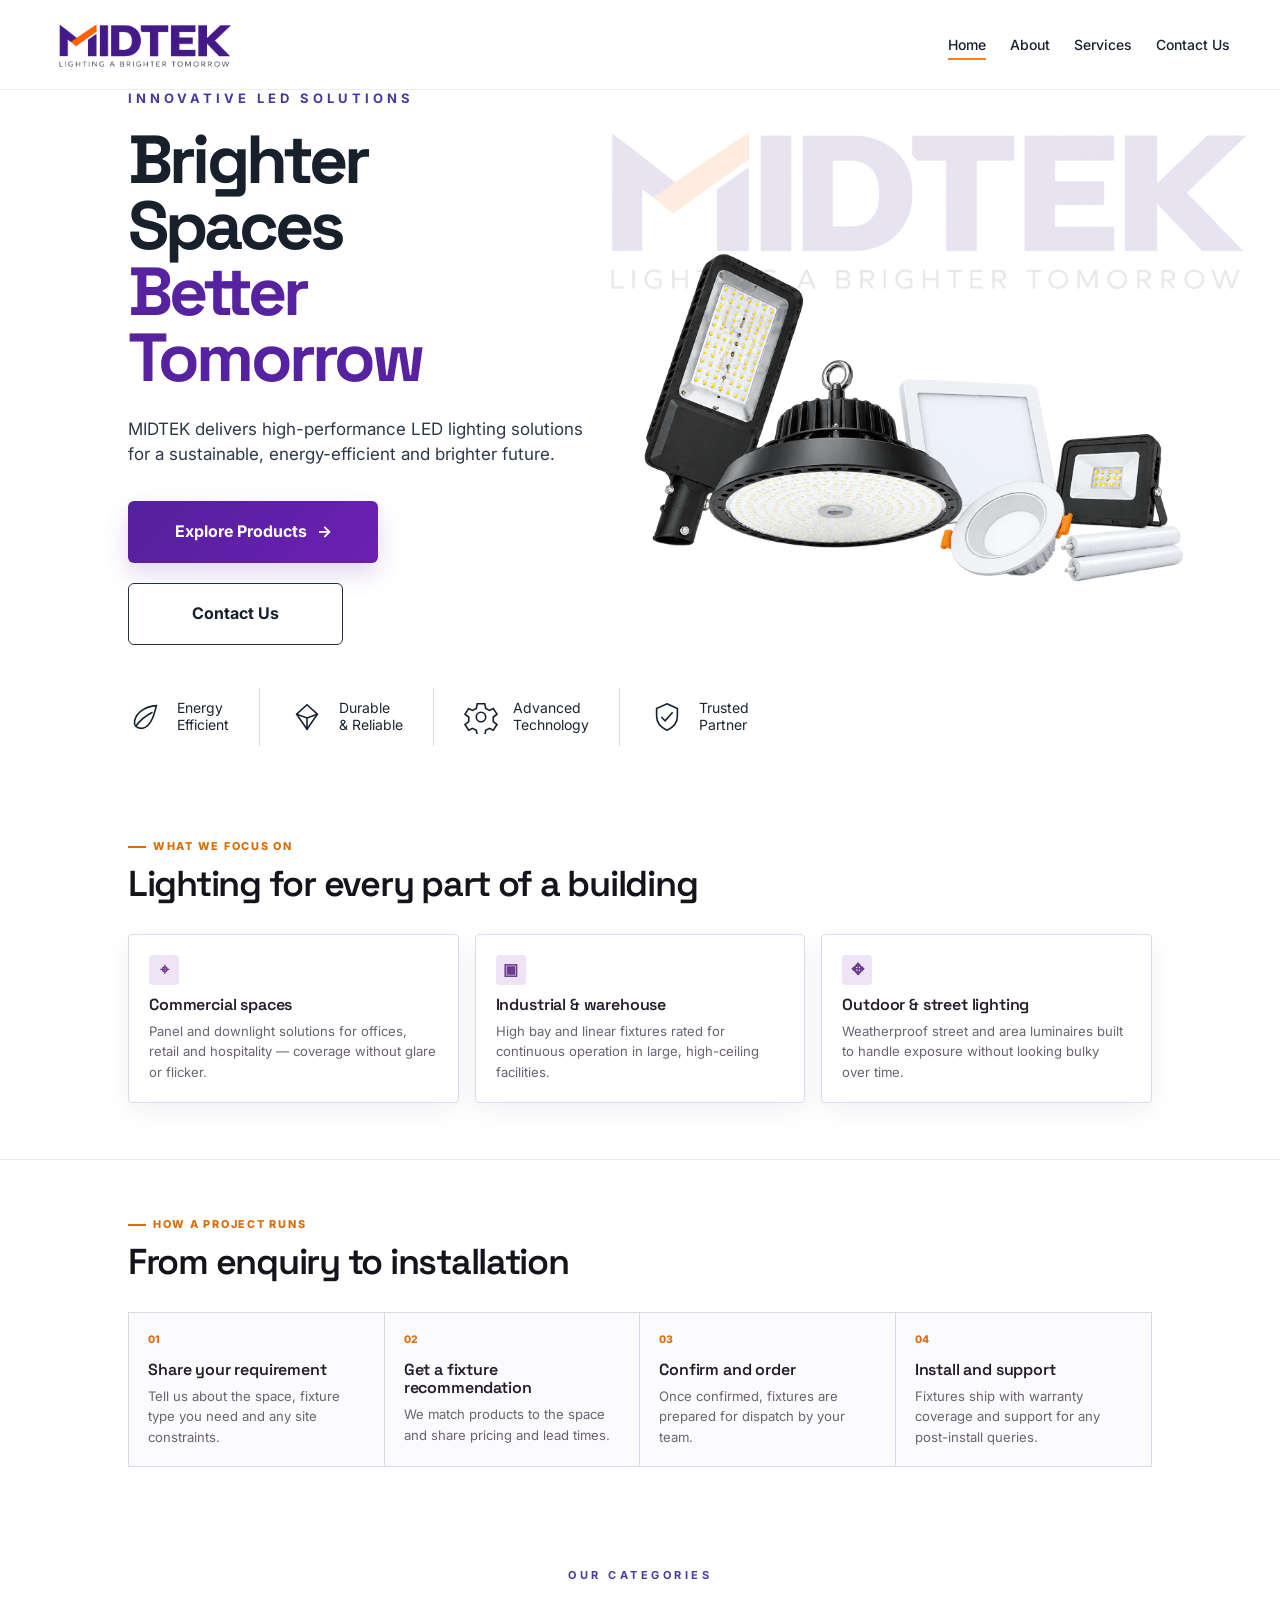
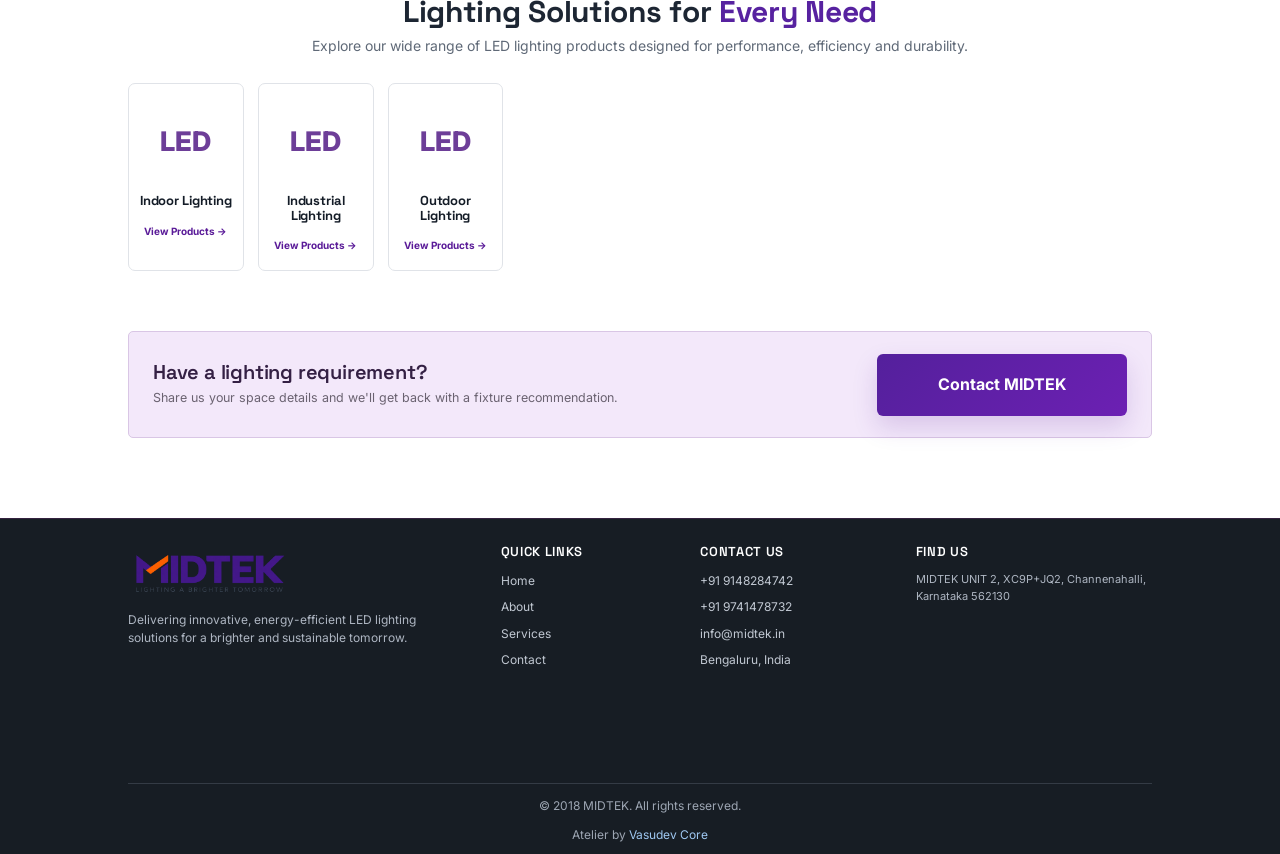
==== commit badd0752: "contact us" ====
--- a/index.html
+++ b/index.html
@@ -28,7 +28,7 @@
     "description":"High-performance LED lighting solutions for commercial, industrial, outdoor and residential applications."
   }
   </script>
-    <link rel="canonical" href="https://www.midtek.com/">
+  <link rel="canonical" href="https://www.midtek.com/">
 </head>
 
 <body class="midtek-home">
@@ -44,7 +44,7 @@
         <li><a href="index.html" data-path="index.html">Home</a></li>
         <li><a href="about.html" data-path="about.html">About</a></li>
         <li><a href="services.html">Services</a></li>
-        <li><a href="contact.html" data-path="contact.html">Contact</a></li>
+        <li><a href="contact.html" data-path="contact.html">Contact Us</a></li>
       </ul>
     </nav>
   </header>
